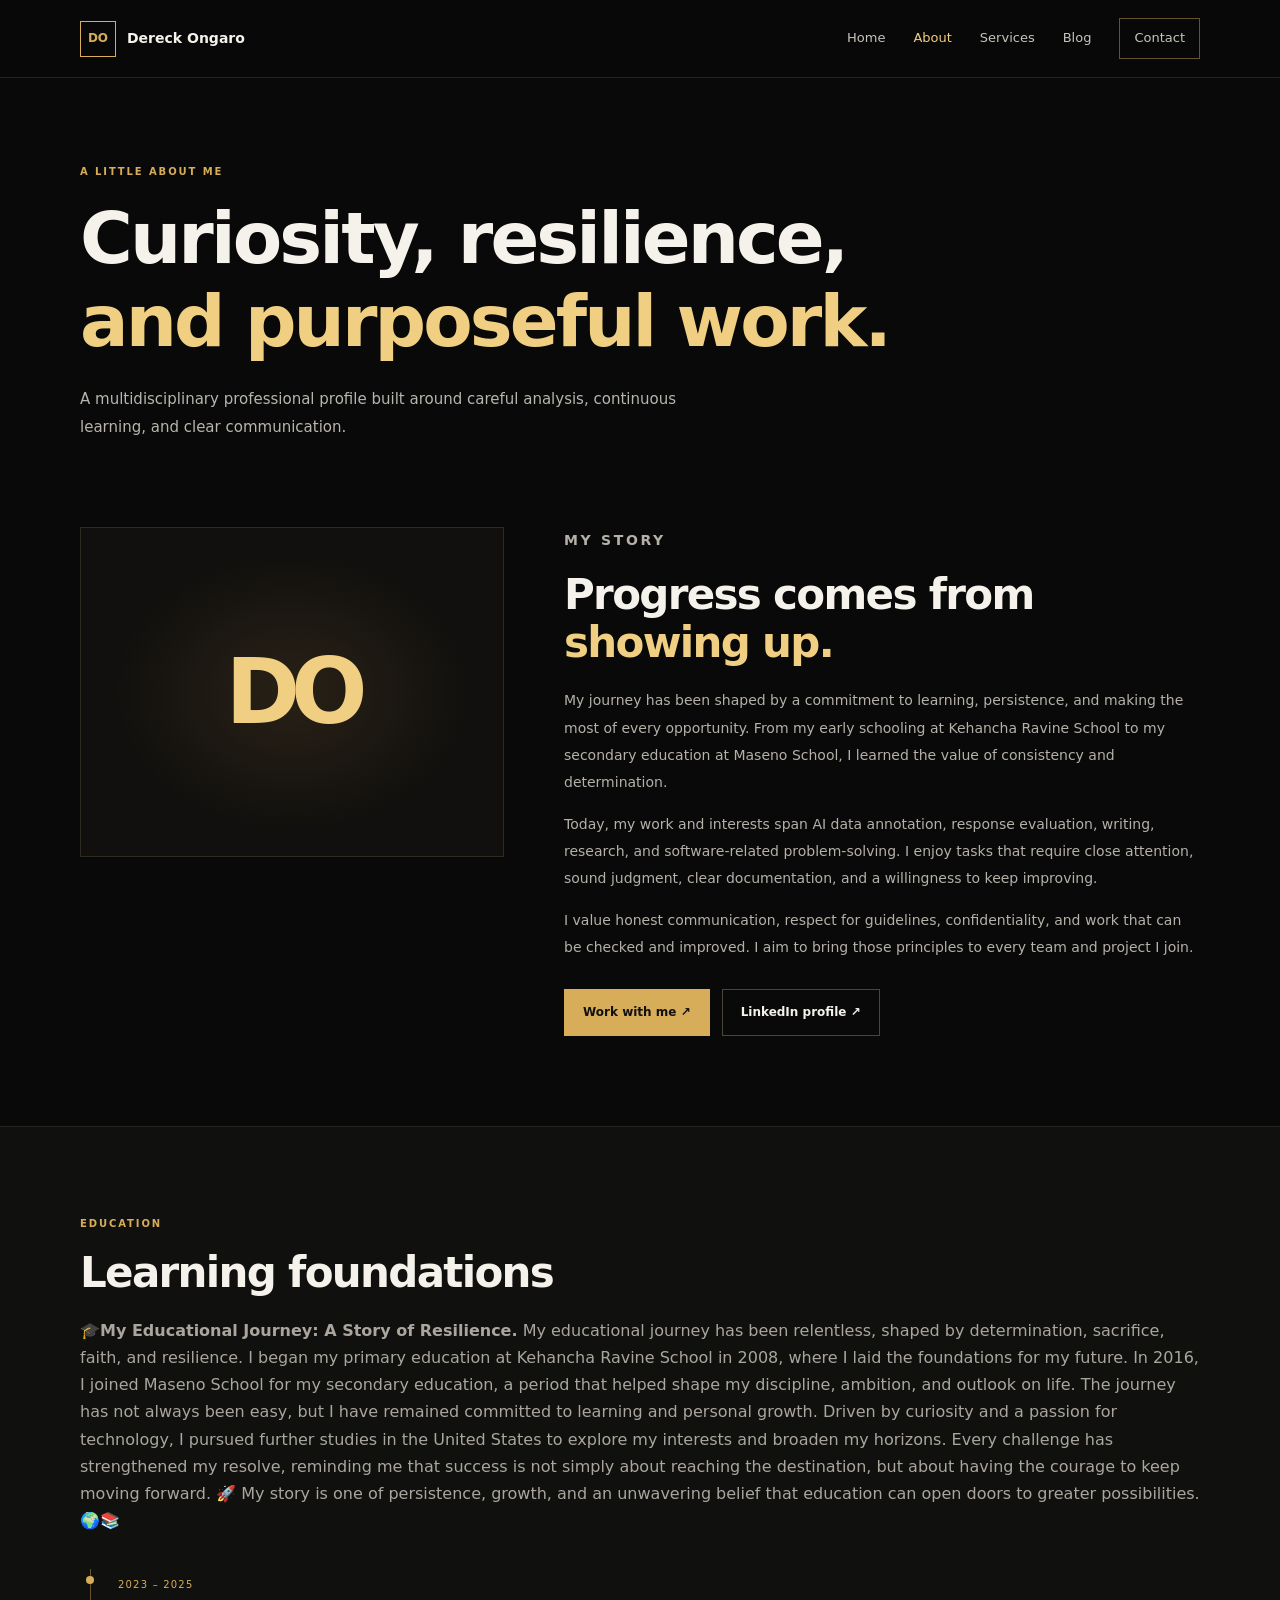
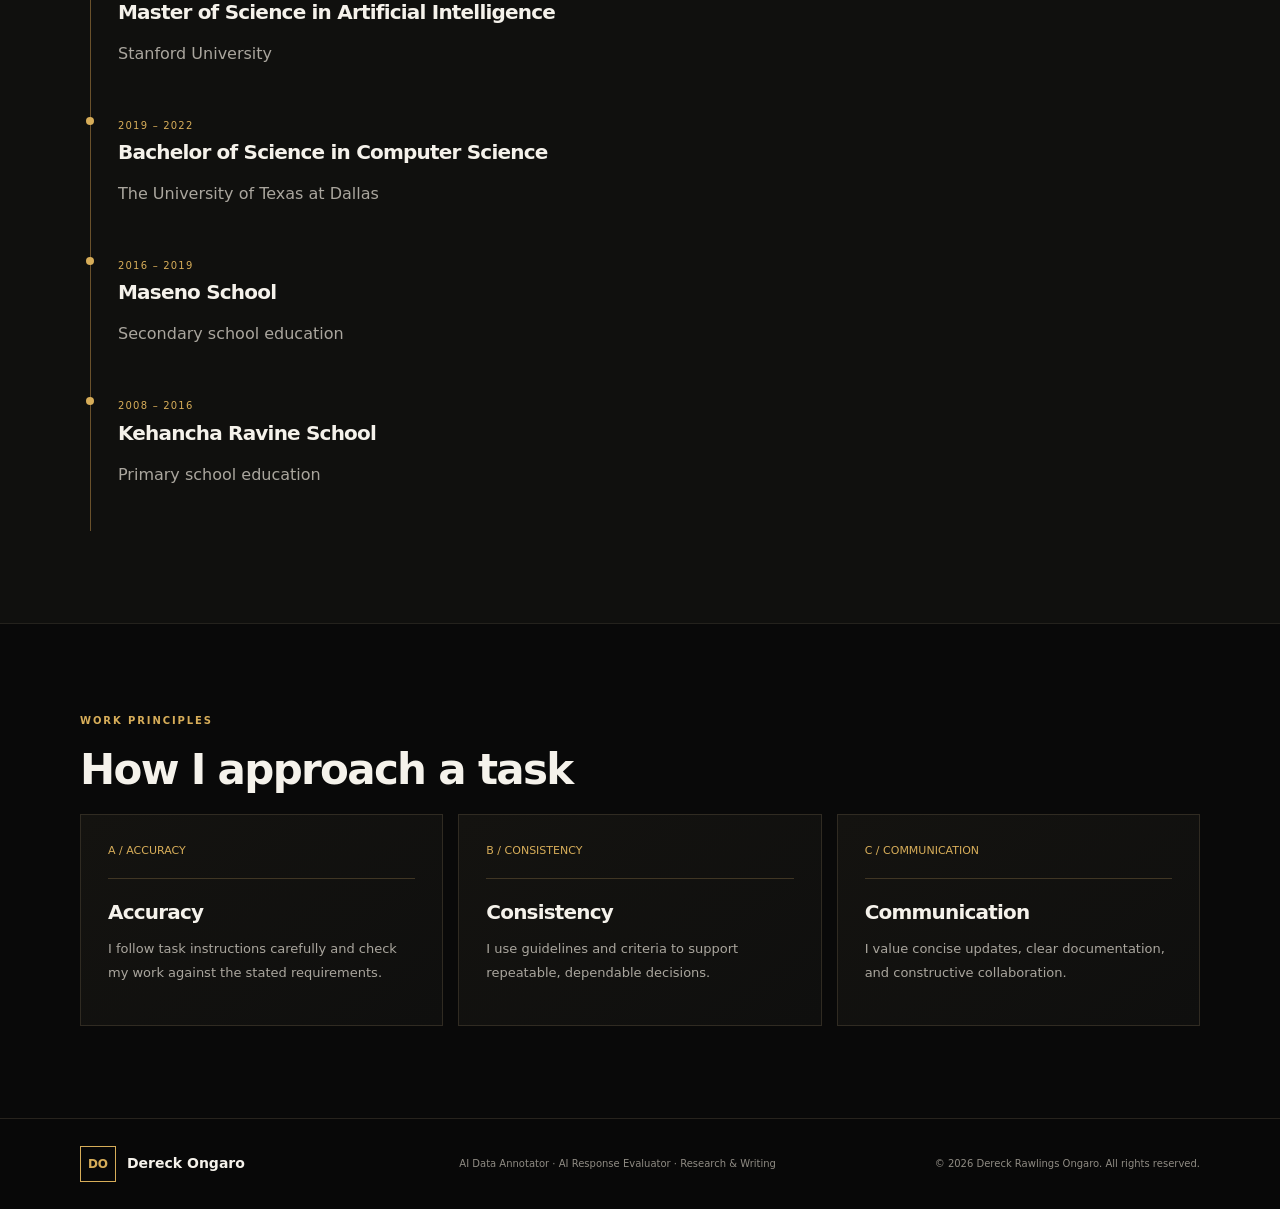
==== about.html @ 9414d58a "Enhance educational journey narrative in about.html Updated the educational journey section with add" ====
<!doctype html><html lang="en"><head><meta charset="utf-8"><meta name="viewport" content="width=device-width, initial-scale=1"><meta name="description" content="Learn about Dereck Rawlings Ongaro’s approach, experience, and education."><meta name="theme-color" content="#090909"><link rel="icon" type="image/png" href="favicon.png"><title>About | Dereck Ongaro</title><link rel="stylesheet" href="assets/style.css"><script defer src="assets/script.js"></script></head><body><a class="skip-link" href="#main">Skip to content</a><header class="site-header"><a class="brand" href="index.html"><span class="brand-mark">DO</span><span>Dereck Ongaro</span></a><button class="menu-toggle" aria-label="Open navigation" aria-expanded="false">☰</button><nav class="site-nav" aria-label="Main navigation"><a class="" href="index.html">Home</a><a class="active " href="about.html">About</a><a class="" href="services.html">Services</a><a class="" href="blog.html">Blog</a><a class="nav-contact" href="contact.html">Contact</a></nav></header><main id="main"><section class="page-hero wrap"><p class="eyebrow">A LITTLE ABOUT ME</p><h1>Curiosity, resilience, <span class="gold">and purposeful work.</span></h1><p class="lead">A multidisciplinary professional profile built around careful analysis, continuous learning, and clear communication.</p></section><section class="wrap about-layout"><div class="about-art" aria-label="DO initials">DO</div><div class="prose"><p class="eyebrow">MY STORY</p><h2>Progress comes from <span class="gold">showing up.</span></h2><p>My journey has been shaped by a commitment to learning, persistence, and making the most of every opportunity. From my early schooling at Kehancha Ravine School to my secondary education at Maseno School, I learned the value of consistency and determination.</p><p>Today, my work and interests span AI data annotation, response evaluation, writing, research, and software-related problem-solving. I enjoy tasks that require close attention, sound judgment, clear documentation, and a willingness to keep improving.</p><p>I value honest communication, respect for guidelines, confidentiality, and work that can be checked and improved. I aim to bring those principles to every team and project I join.</p><div class="actions"><a class="button button-gold" href="contact.html">Work with me ↗</a><a class="button button-outline" href="https://www.linkedin.com/in/dereck-ongaro-b73b51407/" target="_blank" rel="noopener">LinkedIn profile ↗</a></div></div></section><section class="section-muted section"><div class="wrap"><p class="eyebrow">EDUCATION</p><h2>Learning foundations</h2><p class="muted"><strong>🎓My Educational Journey: A Story of Resilience.</strong>

My educational journey has been relentless, shaped by determination, sacrifice, faith, and resilience. I began my primary education at Kehancha Ravine School in 2008, where I laid the foundations for my future. In 2016, I joined Maseno School for my secondary education, a period that helped shape my discipline, ambition, and outlook on life.

The journey has not always been easy, but I have remained committed to learning and personal growth. Driven by curiosity and a passion for technology, I pursued further studies in the United States to explore my interests and broaden my horizons. Every challenge has strengthened my resolve, reminding me that success is not simply about reaching the destination, but about having the courage to keep moving forward. 🚀

My story is one of persistence, growth, and an unwavering belief that education can open doors to greater possibilities. 🌍📚</p><div class="timeline"><article class="timeline-item"><span class="timeline-meta">2023 – 2025</span><h3>Master of Science in Artificial Intelligence</h3><p class="muted">Stanford University</p></article><article class="timeline-item"><span class="timeline-meta">2019 – 2022</span><h3>Bachelor of Science in Computer Science</h3><p class="muted">The University of Texas at Dallas</p></article><article class="timeline-item"><span class="timeline-meta">2016 – 2019</span><h3>Maseno School</h3><p class="muted">Secondary school education</p></article><article class="timeline-item"><span class="timeline-meta">2008 – 2016</span><h3>Kehancha Ravine School</h3><p class="muted">Primary school education</p></article></div></div></section><section class="section wrap"><p class="eyebrow">WORK PRINCIPLES</p><h2>How I approach a task</h2><div class="card-grid"><article class="card"><div class="num">A / ACCURACY</div><h3>Accuracy</h3><p>I follow task instructions carefully and check my work against the stated requirements.</p></article><article class="card"><div class="num">B / CONSISTENCY</div><h3>Consistency</h3><p>I use guidelines and criteria to support repeatable, dependable decisions.</p></article><article class="card"><div class="num">C / COMMUNICATION</div><h3>Communication</h3><p>I value concise updates, clear documentation, and constructive collaboration.</p></article></div></section></main><footer class="site-footer"><div class="wrap footer-inner"><a class="brand" href="index.html"><span class="brand-mark">DO</span><span>Dereck Ongaro</span></a><p>AI Data Annotator · AI Response Evaluator · Research & Writing</p><p class="copyright">© <span data-year></span> Dereck Rawlings Ongaro. All rights reserved.</p></div></footer></body></html>
---- assets/style.css ----
:root{--bg:#090909;--panel:#12110f;--text:#f5f2eb;--muted:#aaa69e;--gold:#d7ad59;--gold2:#f0cf83;--line:#302b22;--max:1120px}*{box-sizing:border-box}html{scroll-behavior:smooth}body{margin:0;background:var(--bg);color:var(--text);font:16px/1.7 Inter,system-ui,-apple-system,"Segoe UI",sans-serif}a{color:inherit;text-decoration:none}a:focus-visible,button:focus-visible,input:focus-visible,textarea:focus-visible{outline:2px solid var(--gold2);outline-offset:3px}.wrap{width:min(var(--max),calc(100% - 42px));margin:auto}.site-header{height:78px;padding:0 max(21px,calc((100vw - var(--max))/2));display:flex;align-items:center;justify-content:space-between;border-bottom:1px solid #222;position:sticky;top:0;background:#090909f5;z-index:10}.brand{display:flex;align-items:center;gap:11px;font-size:14px;font-weight:750}.brand-mark{width:36px;height:36px;border:1px solid var(--gold);display:grid;place-items:center;color:var(--gold);font-size:12px}.site-nav{display:flex;align-items:center;gap:28px;font-size:13px;color:#c8c4bc}.site-nav a:hover,.site-nav a.active{color:var(--gold2)}.nav-contact{border:1px solid #66512e;padding:8px 14px}.menu-toggle{display:none;background:none;color:var(--gold);border:1px solid var(--line);padding:5px 10px;font-size:20px}.eyebrow{font-size:10px;letter-spacing:.19em;font-weight:800;color:var(--gold);margin:0 0 17px}.gold{color:var(--gold2)}h1,h2,h3{line-height:1.15;letter-spacing:-.04em}h1{font-size:clamp(42px,6vw,72px);font-weight:650;margin:0 0 22px}h2{font-size:clamp(28px,3.5vw,42px);font-weight:620;margin:0 0 20px}h3{font-size:20px;margin:0 0 12px}.lead{color:#b9b5ad;max-width:660px;line-height:1.9;font-size:15px}.button{display:inline-flex;align-items:center;gap:13px;padding:12px 18px;font-size:12px;font-weight:750;border:1px solid transparent;cursor:pointer}.button-gold{background:var(--gold);color:#111}.button-outline{border-color:#4a453a;color:var(--text)}.button:hover{filter:brightness(1.08)}.actions{display:flex;gap:12px;flex-wrap:wrap;margin-top:28px}.hero{min-height:590px;display:grid;grid-template-columns:1.08fr .92fr;gap:45px;align-items:center;padding-top:50px;padding-bottom:60px}.hero-art{height:370px;display:grid;place-items:center;position:relative;overflow:hidden;background:radial-gradient(ellipse at center,#292116,#11100e 55%,#090909)}.monogram{font-size:clamp(100px,14vw,165px);font-weight:750;letter-spacing:-.1em;color:var(--gold2);padding-right:.1em}.orbit{position:absolute;border:1px solid #9e7b3b45;border-radius:50%;width:310px;height:310px;transform:rotate(-25deg) scaleY(.48)}.orbit.two{width:390px;height:390px;transform:rotate(58deg) scaleY(.46)}.art-caption{position:absolute;bottom:19px;left:20px;font-size:10px;color:#b5aea0}.dot{display:inline-block;width:6px;height:6px;background:var(--gold);border-radius:50%;margin-right:7px}.hero-links,.social-links{display:flex;gap:22px;margin-top:27px;font-size:12px;color:#aaa69e}.hero-links a:hover,.social-links a:hover{color:var(--gold2)}.ticker{padding:16px 0;border-block:1px solid #29251e;background:#0d0c0a;display:flex;justify-content:space-around;gap:22px;flex-wrap:wrap;font-size:10px;letter-spacing:.15em;font-weight:750;color:#bcb6a9}.ticker b{color:var(--gold)}.section{padding:88px 0 92px}.section-head{display:flex;align-items:end;justify-content:space-between;gap:35px;margin-bottom:35px}.muted{color:var(--muted)}.card-grid{display:grid;grid-template-columns:repeat(3,1fr);gap:15px}.card{border:1px solid var(--line);background:linear-gradient(145deg,#141310,#0f0f0e);padding:27px}.card .num{font-size:11px;color:var(--gold);border-bottom:1px solid #403624;padding-bottom:17px;margin-bottom:22px}.card p{font-size:13px;color:var(--muted);line-height:1.85}.text-link{font-size:11px;color:var(--gold2);font-weight:750}.band{background:#12110e;border-block:1px solid #2b261d;padding:48px 0}.band-inner{display:grid;grid-template-columns:1fr 1fr auto;gap:30px;align-items:center}.band p{font-size:13px;color:var(--muted);line-height:1.9}.page-hero{padding:85px 0 45px}.page-hero h1{max-width:850px}.about-layout,.contact-layout{display:grid;grid-template-columns:.8fr 1.2fr;gap:60px;padding-top:25px;padding-bottom:90px}.about-art{height:330px;display:grid;place-items:center;background:radial-gradient(ellipse,#292116,#11100e 60%);border:1px solid var(--line);color:var(--gold2);font-size:90px;font-weight:750;letter-spacing:-.1em}.prose p,.service-row p{font-size:14px;color:#b5b1a9;line-height:1.95}.timeline{border-left:1px solid #6a512b;margin:35px 0 0 10px;padding-left:27px}.timeline-item{position:relative;padding:0 0 27px}.timeline-item:before{content:"";position:absolute;left:-32px;top:7px;width:8px;height:8px;border-radius:50%;background:var(--gold)}.timeline-meta{font-size:10px;letter-spacing:.12em;color:var(--gold);text-transform:uppercase}.timeline-item h3{margin:4px 0}.section-muted{background:#10100e;border-block:1px solid #24221d}.service-row{display:grid;grid-template-columns:70px 1fr;gap:25px;padding:37px 0;border-bottom:1px solid #29261f;scroll-margin-top:90px}.service-number{font-size:32px;color:#75603a}.tag-list{display:flex;flex-wrap:wrap;gap:8px;margin-top:17px}.tag-list span{font-size:10px;padding:5px 10px;border:1px solid #383126;color:#c6b99f}.blog-note{display:grid;grid-template-columns:55px 1fr;gap:20px;padding:30px;border:1px solid #3c3020;background:#15120e;margin-bottom:25px}.blog-star{font-size:30px;color:var(--gold)}.blog-grid{display:grid;grid-template-columns:repeat(3,1fr);gap:15px}.blog-card{border:1px solid var(--line);padding:24px;background:#111}.blog-card small{font-size:9px;letter-spacing:.14em;color:var(--gold)}.blog-card p{font-size:12px;color:var(--muted)}.coming{font-size:10px;color:#a69a82;border-top:1px solid #3b3428;padding-top:10px}.contact-layout{grid-template-columns:.95fr 1.05fr;gap:60px}.contact-method{display:flex;gap:14px;align-items:center;padding:16px 0;border-bottom:1px solid #28251f}.contact-symbol{width:38px;height:38px;border:1px solid #554326;color:var(--gold);display:grid;place-items:center}.contact-method small{display:block;font-size:9px;letter-spacing:.16em;color:#8e887d}.contact-method strong{font-size:13px;font-weight:600;overflow-wrap:anywhere}.contact-form{border:1px solid var(--line);background:#11110f;padding:28px}.contact-form label{display:block;font-size:11px;margin:15px 0 6px}.contact-form input,.contact-form textarea{width:100%;padding:12px;border:1px solid #36332c;background:#0b0b0a;color:var(--text);font:inherit;font-size:12px}.contact-form textarea{resize:vertical}.form-note,.form-status{font-size:11px;color:#a69f92}.contact-form button{margin-top:18px}.site-footer{border-top:1px solid #27231d;padding:27px 0;background:#080808}.footer-inner{display:grid;grid-template-columns:1fr 1fr 1fr;gap:18px;align-items:center}.footer-inner p{font-size:10px;color:#8f8b83;margin:0}.copyright{text-align:right}.skip-link{position:absolute;left:-999px;top:5px}.skip-link:focus{left:10px;background:var(--gold);color:#111;padding:8px;z-index:20}@media(max-width:820px){.site-header{height:70px}.menu-toggle{display:block}.site-nav{display:none;position:absolute;top:69px;left:0;right:0;background:#0d0d0c;padding:16px 22px 22px;flex-direction:column;align-items:stretch;gap:0;border-bottom:1px solid var(--line)}.site-nav.open{display:flex}.site-nav a{padding:11px 0}.nav-contact{text-align:center;margin-top:7px}.hero{grid-template-columns:1fr;gap:30px;padding-top:42px}.hero-art{height:290px;order:-1}.card-grid,.blog-grid{grid-template-columns:1fr}.section-head{align-items:flex-start;flex-direction:column}.band-inner{grid-template-columns:1fr;gap:10px}.about-layout,.contact-layout{grid-template-columns:1fr;gap:30px}.service-row{grid-template-columns:45px 1fr;gap:13px}.footer-inner{grid-template-columns:1fr;gap:12px}.copyright{text-align:left}.page-hero{padding-top:65px}.ticker{justify-content:center}.blog-note{grid-template-columns:35px 1fr}}@media(prefers-reduced-motion:reduce){html{scroll-behavior:auto}}
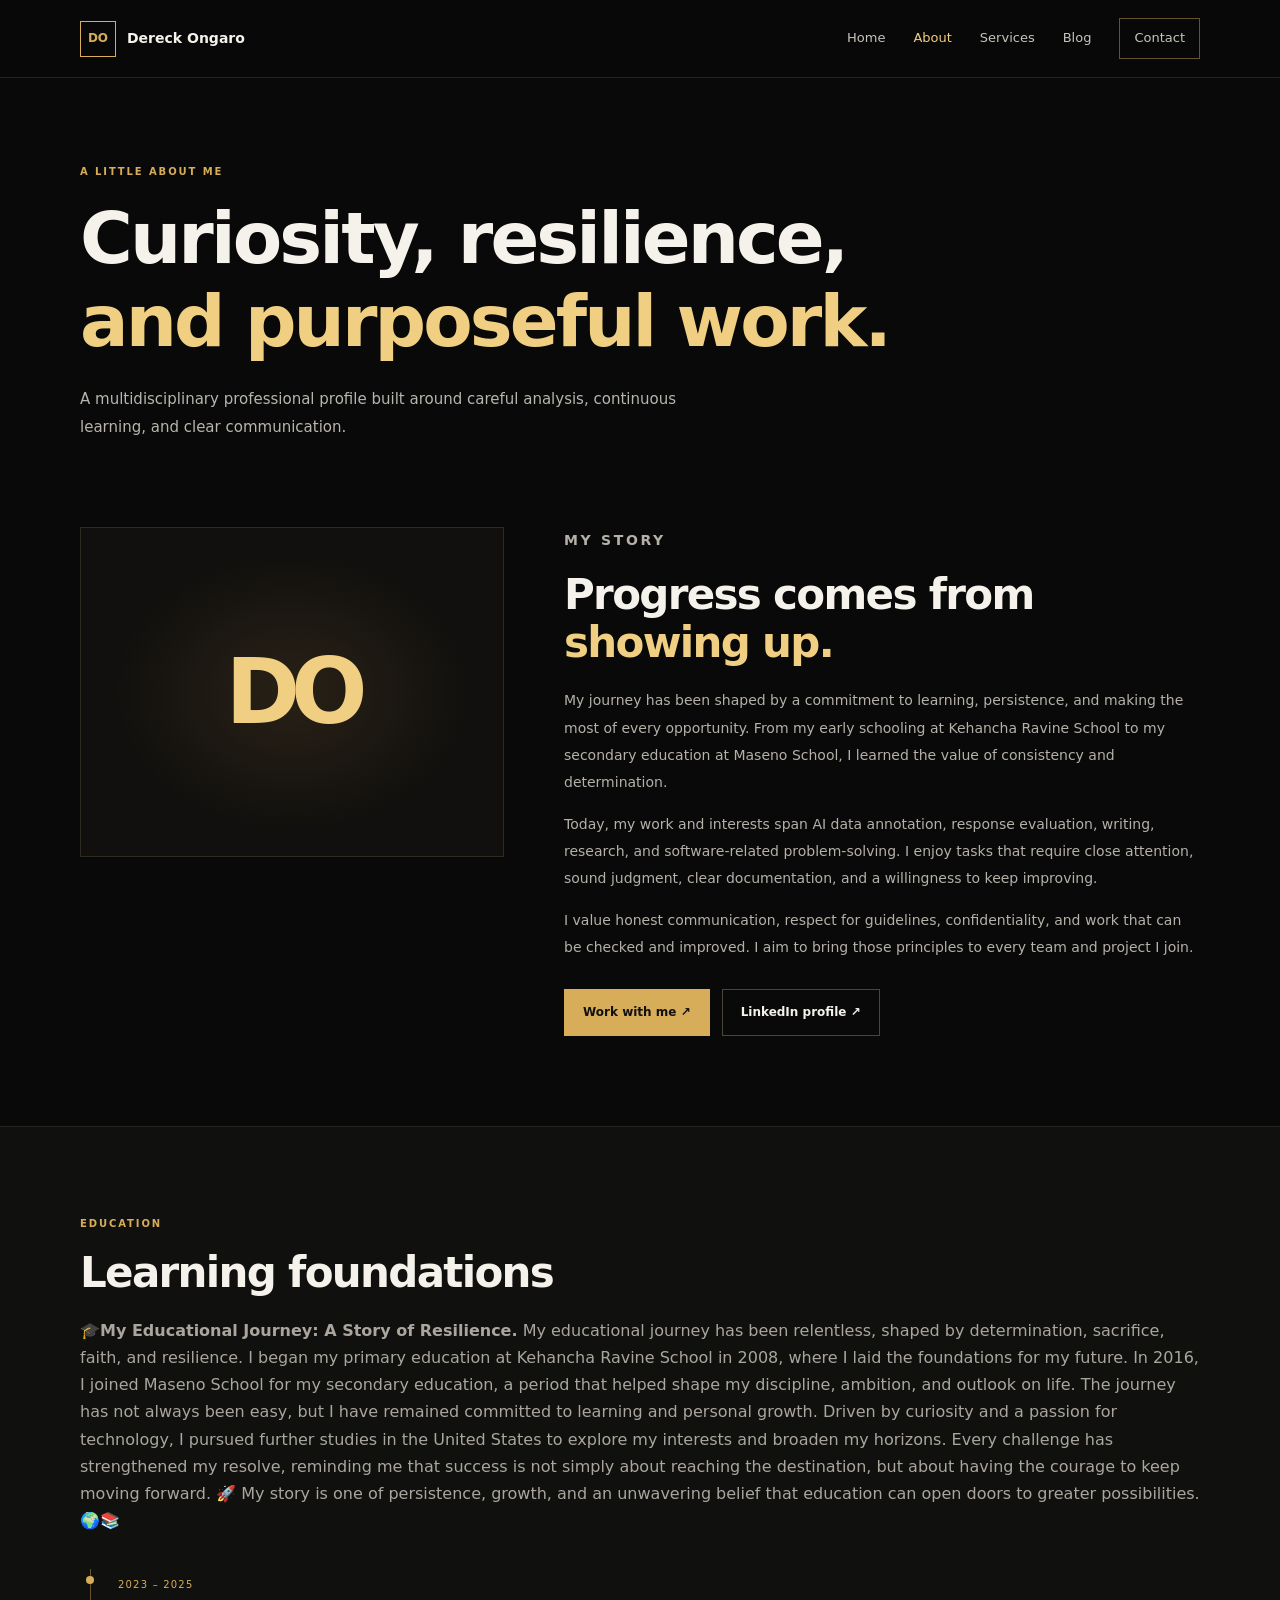
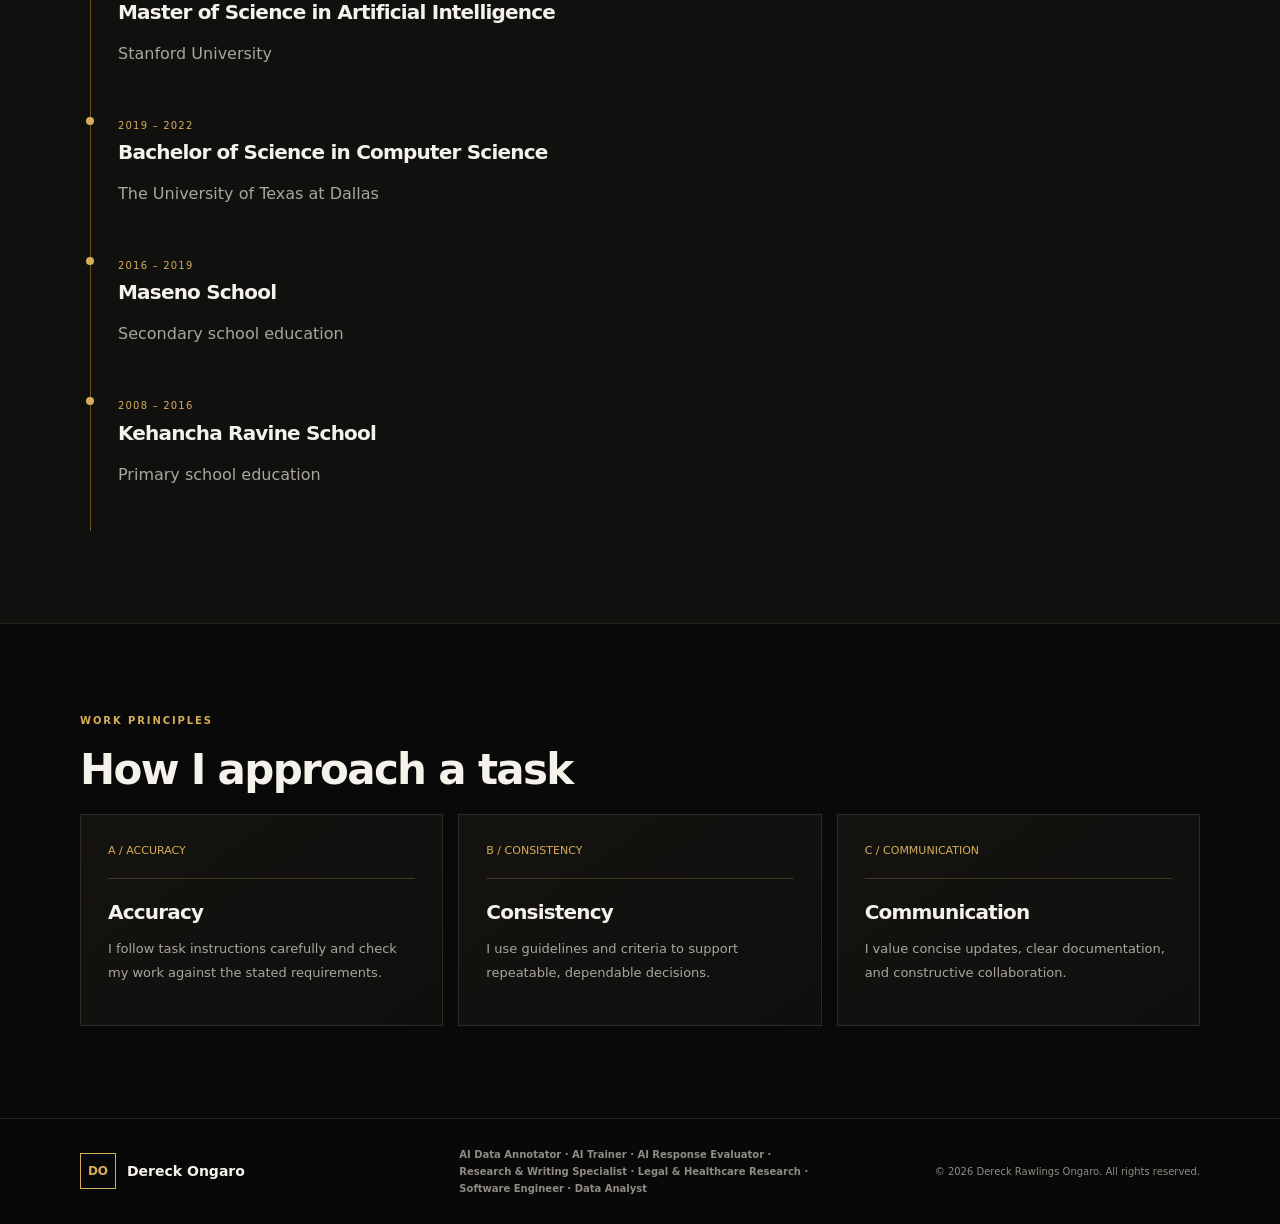
==== commit 850a12bd: "Revise educational journey and work principles Updated personal story and work principles section wi" ====
--- a/about.html
+++ b/about.html
@@ -4,4 +4,4 @@
 
 The journey has not always been easy, but I have remained committed to learning and personal growth. Driven by curiosity and a passion for technology, I pursued further studies in the United States to explore my interests and broaden my horizons. Every challenge has strengthened my resolve, reminding me that success is not simply about reaching the destination, but about having the courage to keep moving forward. 🚀
 
-My story is one of persistence, growth, and an unwavering belief that education can open doors to greater possibilities. 🌍📚</p><div class="timeline"><article class="timeline-item"><span class="timeline-meta">2023 – 2025</span><h3>Master of Science in Artificial Intelligence</h3><p class="muted">Stanford University</p></article><article class="timeline-item"><span class="timeline-meta">2019 – 2022</span><h3>Bachelor of Science in Computer Science</h3><p class="muted">The University of Texas at Dallas</p></article><article class="timeline-item"><span class="timeline-meta">2016 – 2019</span><h3>Maseno School</h3><p class="muted">Secondary school education</p></article><article class="timeline-item"><span class="timeline-meta">2008 – 2016</span><h3>Kehancha Ravine School</h3><p class="muted">Primary school education</p></article></div></div></section><section class="section wrap"><p class="eyebrow">WORK PRINCIPLES</p><h2>How I approach a task</h2><div class="card-grid"><article class="card"><div class="num">A / ACCURACY</div><h3>Accuracy</h3><p>I follow task instructions carefully and check my work against the stated requirements.</p></article><article class="card"><div class="num">B / CONSISTENCY</div><h3>Consistency</h3><p>I use guidelines and criteria to support repeatable, dependable decisions.</p></article><article class="card"><div class="num">C / COMMUNICATION</div><h3>Communication</h3><p>I value concise updates, clear documentation, and constructive collaboration.</p></article></div></section></main><footer class="site-footer"><div class="wrap footer-inner"><a class="brand" href="index.html"><span class="brand-mark">DO</span><span>Dereck Ongaro</span></a><p>AI Data Annotator · AI Response Evaluator · Research & Writing</p><p class="copyright">© <span data-year></span> Dereck Rawlings Ongaro. All rights reserved.</p></div></footer></body></html>
+My story is one of persistence, growth, and an unwavering belief that education can open doors to greater possibilities. 🌍📚</p><div class="timeline"><article class="timeline-item"><span class="timeline-meta">2023 – 2025</span><h3>Master of Science in Artificial Intelligence</h3><p class="muted">Stanford University</p></article><article class="timeline-item"><span class="timeline-meta">2019 – 2022</span><h3>Bachelor of Science in Computer Science</h3><p class="muted">The University of Texas at Dallas</p></article><article class="timeline-item"><span class="timeline-meta">2016 – 2019</span><h3>Maseno School</h3><p class="muted">Secondary school education</p></article><article class="timeline-item"><span class="timeline-meta">2008 – 2016</span><h3>Kehancha Ravine School</h3><p class="muted">Primary school education</p></article></div></div></section><section class="section wrap"><p class="eyebrow">WORK PRINCIPLES</p><h2>How I approach a task</h2><div class="card-grid"><article class="card"><div class="num">A / ACCURACY</div><h3>Accuracy</h3><p>I follow task instructions carefully and check my work against the stated requirements.</p></article><article class="card"><div class="num">B / CONSISTENCY</div><h3>Consistency</h3><p>I use guidelines and criteria to support repeatable, dependable decisions.</p></article><article class="card"><div class="num">C / COMMUNICATION</div><h3>Communication</h3><p>I value concise updates, clear documentation, and constructive collaboration.</p></article></div></section></main><footer class="site-footer"><div class="wrap footer-inner"><a class="brand" href="index.html"><span class="brand-mark">DO</span><span>Dereck Ongaro</span></a><p><b>AI Data Annotator · AI Trainer · AI Response Evaluator · Research & Writing Specialist · Legal & Healthcare Research · Software Engineer · Data Analyst </b></p><p class="copyright">© <span data-year></span> Dereck Rawlings Ongaro. All rights reserved.</p></div></footer></body></html>
--- a/assets/style.css
+++ b/assets/style.css
@@ -1 +1,99 @@
 :root{--bg:#090909;--panel:#12110f;--text:#f5f2eb;--muted:#aaa69e;--gold:#d7ad59;--gold2:#f0cf83;--line:#302b22;--max:1120px}*{box-sizing:border-box}html{scroll-behavior:smooth}body{margin:0;background:var(--bg);color:var(--text);font:16px/1.7 Inter,system-ui,-apple-system,"Segoe UI",sans-serif}a{color:inherit;text-decoration:none}a:focus-visible,button:focus-visible,input:focus-visible,textarea:focus-visible{outline:2px solid var(--gold2);outline-offset:3px}.wrap{width:min(var(--max),calc(100% - 42px));margin:auto}.site-header{height:78px;padding:0 max(21px,calc((100vw - var(--max))/2));display:flex;align-items:center;justify-content:space-between;border-bottom:1px solid #222;position:sticky;top:0;background:#090909f5;z-index:10}.brand{display:flex;align-items:center;gap:11px;font-size:14px;font-weight:750}.brand-mark{width:36px;height:36px;border:1px solid var(--gold);display:grid;place-items:center;color:var(--gold);font-size:12px}.site-nav{display:flex;align-items:center;gap:28px;font-size:13px;color:#c8c4bc}.site-nav a:hover,.site-nav a.active{color:var(--gold2)}.nav-contact{border:1px solid #66512e;padding:8px 14px}.menu-toggle{display:none;background:none;color:var(--gold);border:1px solid var(--line);padding:5px 10px;font-size:20px}.eyebrow{font-size:10px;letter-spacing:.19em;font-weight:800;color:var(--gold);margin:0 0 17px}.gold{color:var(--gold2)}h1,h2,h3{line-height:1.15;letter-spacing:-.04em}h1{font-size:clamp(42px,6vw,72px);font-weight:650;margin:0 0 22px}h2{font-size:clamp(28px,3.5vw,42px);font-weight:620;margin:0 0 20px}h3{font-size:20px;margin:0 0 12px}.lead{color:#b9b5ad;max-width:660px;line-height:1.9;font-size:15px}.button{display:inline-flex;align-items:center;gap:13px;padding:12px 18px;font-size:12px;font-weight:750;border:1px solid transparent;cursor:pointer}.button-gold{background:var(--gold);color:#111}.button-outline{border-color:#4a453a;color:var(--text)}.button:hover{filter:brightness(1.08)}.actions{display:flex;gap:12px;flex-wrap:wrap;margin-top:28px}.hero{min-height:590px;display:grid;grid-template-columns:1.08fr .92fr;gap:45px;align-items:center;padding-top:50px;padding-bottom:60px}.hero-art{height:370px;display:grid;place-items:center;position:relative;overflow:hidden;background:radial-gradient(ellipse at center,#292116,#11100e 55%,#090909)}.monogram{font-size:clamp(100px,14vw,165px);font-weight:750;letter-spacing:-.1em;color:var(--gold2);padding-right:.1em}.orbit{position:absolute;border:1px solid #9e7b3b45;border-radius:50%;width:310px;height:310px;transform:rotate(-25deg) scaleY(.48)}.orbit.two{width:390px;height:390px;transform:rotate(58deg) scaleY(.46)}.art-caption{position:absolute;bottom:19px;left:20px;font-size:10px;color:#b5aea0}.dot{display:inline-block;width:6px;height:6px;background:var(--gold);border-radius:50%;margin-right:7px}.hero-links,.social-links{display:flex;gap:22px;margin-top:27px;font-size:12px;color:#aaa69e}.hero-links a:hover,.social-links a:hover{color:var(--gold2)}.ticker{padding:16px 0;border-block:1px solid #29251e;background:#0d0c0a;display:flex;justify-content:space-around;gap:22px;flex-wrap:wrap;font-size:10px;letter-spacing:.15em;font-weight:750;color:#bcb6a9}.ticker b{color:var(--gold)}.section{padding:88px 0 92px}.section-head{display:flex;align-items:end;justify-content:space-between;gap:35px;margin-bottom:35px}.muted{color:var(--muted)}.card-grid{display:grid;grid-template-columns:repeat(3,1fr);gap:15px}.card{border:1px solid var(--line);background:linear-gradient(145deg,#141310,#0f0f0e);padding:27px}.card .num{font-size:11px;color:var(--gold);border-bottom:1px solid #403624;padding-bottom:17px;margin-bottom:22px}.card p{font-size:13px;color:var(--muted);line-height:1.85}.text-link{font-size:11px;color:var(--gold2);font-weight:750}.band{background:#12110e;border-block:1px solid #2b261d;padding:48px 0}.band-inner{display:grid;grid-template-columns:1fr 1fr auto;gap:30px;align-items:center}.band p{font-size:13px;color:var(--muted);line-height:1.9}.page-hero{padding:85px 0 45px}.page-hero h1{max-width:850px}.about-layout,.contact-layout{display:grid;grid-template-columns:.8fr 1.2fr;gap:60px;padding-top:25px;padding-bottom:90px}.about-art{height:330px;display:grid;place-items:center;background:radial-gradient(ellipse,#292116,#11100e 60%);border:1px solid var(--line);color:var(--gold2);font-size:90px;font-weight:750;letter-spacing:-.1em}.prose p,.service-row p{font-size:14px;color:#b5b1a9;line-height:1.95}.timeline{border-left:1px solid #6a512b;margin:35px 0 0 10px;padding-left:27px}.timeline-item{position:relative;padding:0 0 27px}.timeline-item:before{content:"";position:absolute;left:-32px;top:7px;width:8px;height:8px;border-radius:50%;background:var(--gold)}.timeline-meta{font-size:10px;letter-spacing:.12em;color:var(--gold);text-transform:uppercase}.timeline-item h3{margin:4px 0}.section-muted{background:#10100e;border-block:1px solid #24221d}.service-row{display:grid;grid-template-columns:70px 1fr;gap:25px;padding:37px 0;border-bottom:1px solid #29261f;scroll-margin-top:90px}.service-number{font-size:32px;color:#75603a}.tag-list{display:flex;flex-wrap:wrap;gap:8px;margin-top:17px}.tag-list span{font-size:10px;padding:5px 10px;border:1px solid #383126;color:#c6b99f}.blog-note{display:grid;grid-template-columns:55px 1fr;gap:20px;padding:30px;border:1px solid #3c3020;background:#15120e;margin-bottom:25px}.blog-star{font-size:30px;color:var(--gold)}.blog-grid{display:grid;grid-template-columns:repeat(3,1fr);gap:15px}.blog-card{border:1px solid var(--line);padding:24px;background:#111}.blog-card small{font-size:9px;letter-spacing:.14em;color:var(--gold)}.blog-card p{font-size:12px;color:var(--muted)}.coming{font-size:10px;color:#a69a82;border-top:1px solid #3b3428;padding-top:10px}.contact-layout{grid-template-columns:.95fr 1.05fr;gap:60px}.contact-method{display:flex;gap:14px;align-items:center;padding:16px 0;border-bottom:1px solid #28251f}.contact-symbol{width:38px;height:38px;border:1px solid #554326;color:var(--gold);display:grid;place-items:center}.contact-method small{display:block;font-size:9px;letter-spacing:.16em;color:#8e887d}.contact-method strong{font-size:13px;font-weight:600;overflow-wrap:anywhere}.contact-form{border:1px solid var(--line);background:#11110f;padding:28px}.contact-form label{display:block;font-size:11px;margin:15px 0 6px}.contact-form input,.contact-form textarea{width:100%;padding:12px;border:1px solid #36332c;background:#0b0b0a;color:var(--text);font:inherit;font-size:12px}.contact-form textarea{resize:vertical}.form-note,.form-status{font-size:11px;color:#a69f92}.contact-form button{margin-top:18px}.site-footer{border-top:1px solid #27231d;padding:27px 0;background:#080808}.footer-inner{display:grid;grid-template-columns:1fr 1fr 1fr;gap:18px;align-items:center}.footer-inner p{font-size:10px;color:#8f8b83;margin:0}.copyright{text-align:right}.skip-link{position:absolute;left:-999px;top:5px}.skip-link:focus{left:10px;background:var(--gold);color:#111;padding:8px;z-index:20}@media(max-width:820px){.site-header{height:70px}.menu-toggle{display:block}.site-nav{display:none;position:absolute;top:69px;left:0;right:0;background:#0d0d0c;padding:16px 22px 22px;flex-direction:column;align-items:stretch;gap:0;border-bottom:1px solid var(--line)}.site-nav.open{display:flex}.site-nav a{padding:11px 0}.nav-contact{text-align:center;margin-top:7px}.hero{grid-template-columns:1fr;gap:30px;padding-top:42px}.hero-art{height:290px;order:-1}.card-grid,.blog-grid{grid-template-columns:1fr}.section-head{align-items:flex-start;flex-direction:column}.band-inner{grid-template-columns:1fr;gap:10px}.about-layout,.contact-layout{grid-template-columns:1fr;gap:30px}.service-row{grid-template-columns:45px 1fr;gap:13px}.footer-inner{grid-template-columns:1fr;gap:12px}.copyright{text-align:left}.page-hero{padding-top:65px}.ticker{justify-content:center}.blog-note{grid-template-columns:35px 1fr}}@media(prefers-reduced-motion:reduce){html{scroll-behavior:auto}}
+
+
+
+/* ===== DERECK ONGARO PAGE TRANSITION LOADER ===== */
+
+.page-loader {
+  position: fixed;
+  inset: 0;
+  z-index: 99999;
+  display: flex;
+  flex-direction: column;
+  align-items: center;
+  justify-content: center;
+  gap: 18px;
+  background: #091426;
+  color: #ffffff;
+  opacity: 1;
+  visibility: visible;
+  transition: opacity 0.35s ease, visibility 0.35s ease;
+}
+
+.page-loader.is-hidden {
+  opacity: 0;
+  visibility: hidden;
+  pointer-events: none;
+}
+
+/* Electric blue loading spinner */
+.loader-spinner {
+  width: 46px;
+  height: 46px;
+  border: 3px solid rgba(255, 255, 255, 0.15);
+  border-top-color: #3987ff;
+  border-right-color: #60a5fa;
+  border-radius: 50%;
+  animation: dereck-spin 0.8s linear infinite;
+}
+
+/* Personal brand message */
+.loader-title {
+  font-size: 19px;
+  font-weight: 800;
+  letter-spacing: 0.5px;
+  color: #60a5fa;
+}
+
+.loader-message {
+  font-size: 14px;
+  font-weight: 500;
+  color: #dbe5f3;
+  text-align: center;
+  padding: 0 20px;
+  animation: dereck-pulse 1.5s ease-in-out infinite;
+}
+
+/* Animations */
+@keyframes dereck-spin {
+  to {
+    transform: rotate(360deg);
+  }
+}
+
+@keyframes dereck-pulse {
+  0%, 100% {
+    opacity: 0.65;
+  }
+  50% {
+    opacity: 1;
+  }
+}
+
+/* Mobile responsiveness */
+@media (max-width: 600px) {
+  .loader-spinner {
+    width: 40px;
+    height: 40px;
+  }
+
+  .loader-title {
+    font-size: 17px;
+  }
+
+  .loader-message {
+    font-size: 13px;
+  }
+}
+
+/* Respect reduced-motion preferences */
+@media (prefers-reduced-motion: reduce) {
+  .loader-spinner,
+  .loader-message {
+    animation: none;
+  }
+
+  .page-loader {
+    transition: none;
+  }
+}
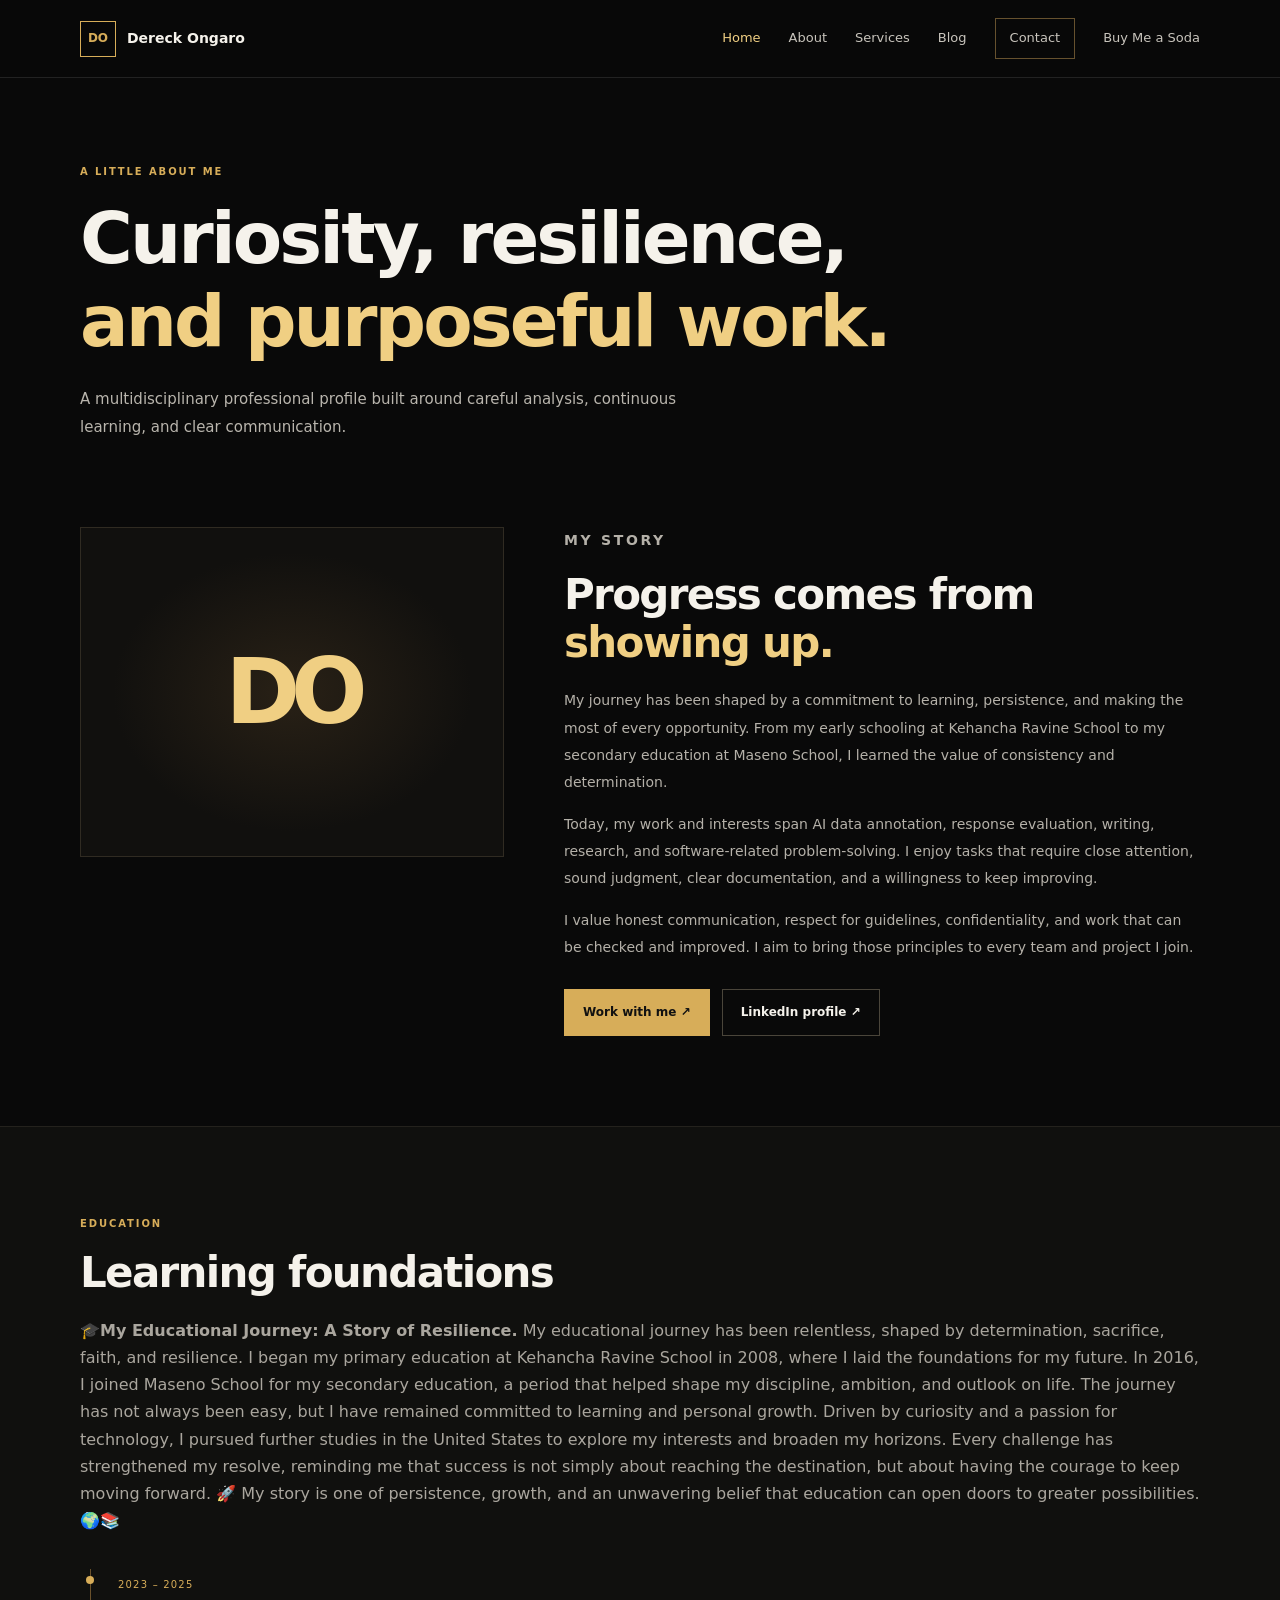
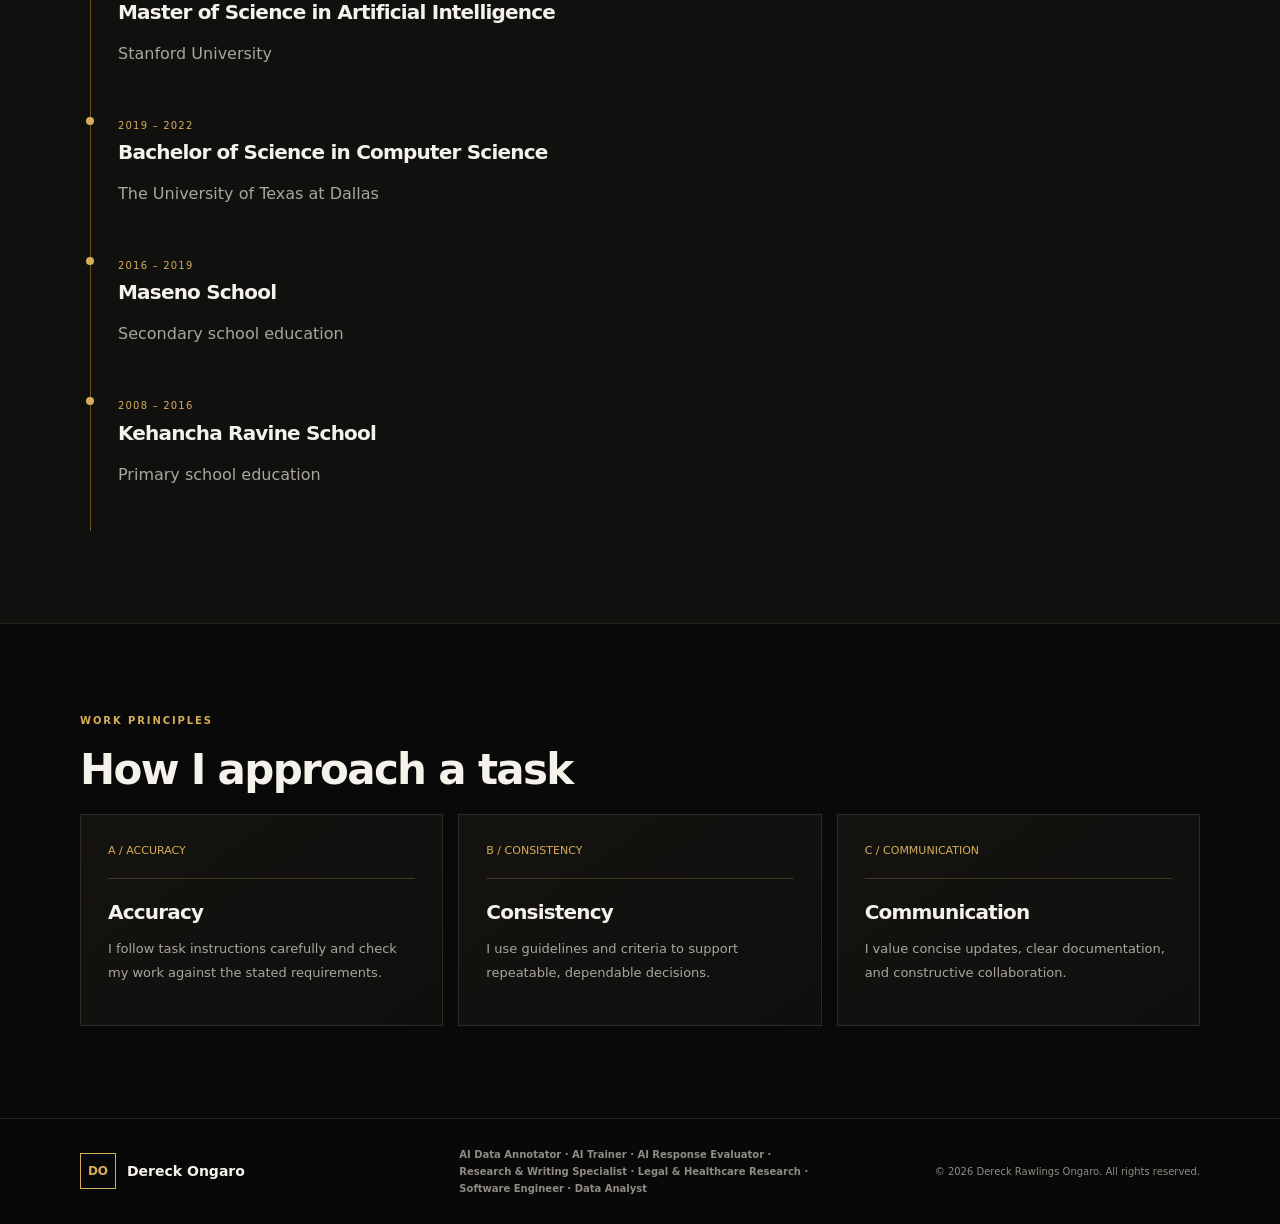
==== commit b32bcc84: "Update about.html" ====
--- a/about.html
+++ b/about.html
@@ -1,4 +1,10 @@
-<!doctype html><html lang="en"><head><meta charset="utf-8"><meta name="viewport" content="width=device-width, initial-scale=1"><meta name="description" content="Learn about Dereck Rawlings Ongaro’s approach, experience, and education."><meta name="theme-color" content="#090909"><link rel="icon" type="image/png" href="favicon.png"><title>About | Dereck Ongaro</title><link rel="stylesheet" href="assets/style.css"><script defer src="assets/script.js"></script></head><body><a class="skip-link" href="#main">Skip to content</a><header class="site-header"><a class="brand" href="index.html"><span class="brand-mark">DO</span><span>Dereck Ongaro</span></a><button class="menu-toggle" aria-label="Open navigation" aria-expanded="false">☰</button><nav class="site-nav" aria-label="Main navigation"><a class="" href="index.html">Home</a><a class="active " href="about.html">About</a><a class="" href="services.html">Services</a><a class="" href="blog.html">Blog</a><a class="nav-contact" href="contact.html">Contact</a></nav></header><main id="main"><section class="page-hero wrap"><p class="eyebrow">A LITTLE ABOUT ME</p><h1>Curiosity, resilience, <span class="gold">and purposeful work.</span></h1><p class="lead">A multidisciplinary professional profile built around careful analysis, continuous learning, and clear communication.</p></section><section class="wrap about-layout"><div class="about-art" aria-label="DO initials">DO</div><div class="prose"><p class="eyebrow">MY STORY</p><h2>Progress comes from <span class="gold">showing up.</span></h2><p>My journey has been shaped by a commitment to learning, persistence, and making the most of every opportunity. From my early schooling at Kehancha Ravine School to my secondary education at Maseno School, I learned the value of consistency and determination.</p><p>Today, my work and interests span AI data annotation, response evaluation, writing, research, and software-related problem-solving. I enjoy tasks that require close attention, sound judgment, clear documentation, and a willingness to keep improving.</p><p>I value honest communication, respect for guidelines, confidentiality, and work that can be checked and improved. I aim to bring those principles to every team and project I join.</p><div class="actions"><a class="button button-gold" href="contact.html">Work with me ↗</a><a class="button button-outline" href="https://www.linkedin.com/in/dereck-ongaro-b73b51407/" target="_blank" rel="noopener">LinkedIn profile ↗</a></div></div></section><section class="section-muted section"><div class="wrap"><p class="eyebrow">EDUCATION</p><h2>Learning foundations</h2><p class="muted"><strong>🎓My Educational Journey: A Story of Resilience.</strong>
+<!doctype html><html lang="en"><head>
+
+
+<link rel="stylesheet" href="https://cdnjs.cloudflare.com/ajax/libs/font-awesome/6.7.2/css/all.min.css">
+
+  
+  <meta charset="utf-8"><meta name="viewport" content="width=device-width, initial-scale=1"><meta name="description" content="Learn about Dereck Rawlings Ongaro’s approach, experience, and education."><meta name="theme-color" content="#090909"><link rel="icon" type="image/png" href="favicon.png"><title>About | Dereck Ongaro</title><link rel="stylesheet" href="assets/style.css"><script defer src="assets/script.js"></script></head><body><a class="skip-link" href="#main">Skip to content</a><header class="site-header"><a class="brand" href="index.html"><span class="brand-mark">DO</span><span>Dereck Ongaro</span></a><button class="menu-toggle" aria-label="Open navigation" aria-expanded="false">☰</button><nav class="site-nav" aria-label="Main navigation"><a class="active " href="index.html">Home</a><a class="" href="about.html">About</a><a class="" href="services.html">Services</a><a class="" href="blog.html">Blog</a><a class="nav-contact" href="contact.html">Contact</a><a class="" href="soda.html">Buy Me a Soda</a></nav></nav></header><main id="main"><section class="page-hero wrap"><p class="eyebrow">A LITTLE ABOUT ME</p><h1>Curiosity, resilience, <span class="gold">and purposeful work.</span></h1><p class="lead">A multidisciplinary professional profile built around careful analysis, continuous learning, and clear communication.</p></section><section class="wrap about-layout"><div class="about-art" aria-label="DO initials">DO</div><div class="prose"><p class="eyebrow">MY STORY</p><h2>Progress comes from <span class="gold">showing up.</span></h2><p>My journey has been shaped by a commitment to learning, persistence, and making the most of every opportunity. From my early schooling at Kehancha Ravine School to my secondary education at Maseno School, I learned the value of consistency and determination.</p><p>Today, my work and interests span AI data annotation, response evaluation, writing, research, and software-related problem-solving. I enjoy tasks that require close attention, sound judgment, clear documentation, and a willingness to keep improving.</p><p>I value honest communication, respect for guidelines, confidentiality, and work that can be checked and improved. I aim to bring those principles to every team and project I join.</p><div class="actions"><a class="button button-gold" href="contact.html">Work with me ↗</a><a class="button button-outline" href="https://www.linkedin.com/in/dereck-ongaro-b73b51407/" target="_blank" rel="noopener">LinkedIn profile ↗</a></div></div></section><section class="section-muted section"><div class="wrap"><p class="eyebrow">EDUCATION</p><h2>Learning foundations</h2><p class="muted"><strong>🎓My Educational Journey: A Story of Resilience.</strong>
 
 My educational journey has been relentless, shaped by determination, sacrifice, faith, and resilience. I began my primary education at Kehancha Ravine School in 2008, where I laid the foundations for my future. In 2016, I joined Maseno School for my secondary education, a period that helped shape my discipline, ambition, and outlook on life.
 
--- a/assets/style.css
+++ b/assets/style.css
@@ -97,3 +97,106 @@
     transition: none;
   }
 }
+
+
+
+.social-links {
+  display: flex;
+  align-items: center;
+  gap: 18px;
+}
+
+.social-links a {
+  display: inline-flex;
+  align-items: center;
+  justify-content: center;
+  width: 44px;
+  height: 44px;
+  border: 1px solid rgba(96, 165, 250, 0.35);
+  border-radius: 50%;
+  color: #ffffff;
+  font-size: 21px;
+  text-decoration: none;
+  transition: color 0.25s ease,
+              background 0.25s ease,
+              transform 0.25s ease;
+}
+
+.social-links a:hover {
+  color: #ffffff;
+  background: #2563eb;
+  transform: translateY(-3px);
+}
+
+/* Slightly larger social media icons */
+.hero-links a i {
+  font-size: 1.4em;
+  margin-right: 5px;
+}
+
+
+/* Social icons: original brand colors */
+.hero-links a .fa-linkedin {
+  color: #0A66C2;
+}
+
+.hero-links a .fa-github {
+  color: #ffffff;
+}
+
+.hero-links a .fa-x-twitter {
+  color: #ffffff;
+}
+
+.hero-links a .fa-instagram {
+  color: #E4405F;
+}
+
+.hero-links a .fa-whatsapp {
+  color: #25D366;
+}
+
+/* Preserve brand colors when hovering */
+.hero-links a:hover .fa-linkedin {
+  color: #0A66C2;
+}
+
+.hero-links a:hover .fa-github,
+.hero-links a:hover .fa-x-twitter {
+  color: #ffffff;
+}
+
+.hero-links a:hover .fa-instagram {
+  color: #E4405F;
+}
+
+.hero-links a:hover .fa-whatsapp {
+  color: #25D366;
+}
+
+/* Official social media brand colors */
+.social-links .fa-linkedin {
+  color: #0A66C2;
+}
+
+.social-links .fa-github {
+  color: #ffffff;
+}
+
+.social-links .fa-x-twitter {
+  color: #ffffff;
+}
+
+.social-links .fa-instagram {
+  color: #E4405F;
+}
+
+.social-links .fa-whatsapp {
+  color: #25D366;
+}
+
+/* Keep brand colors when hovering */
+.social-links a:hover i {
+  opacity: 0.8;
+}
+
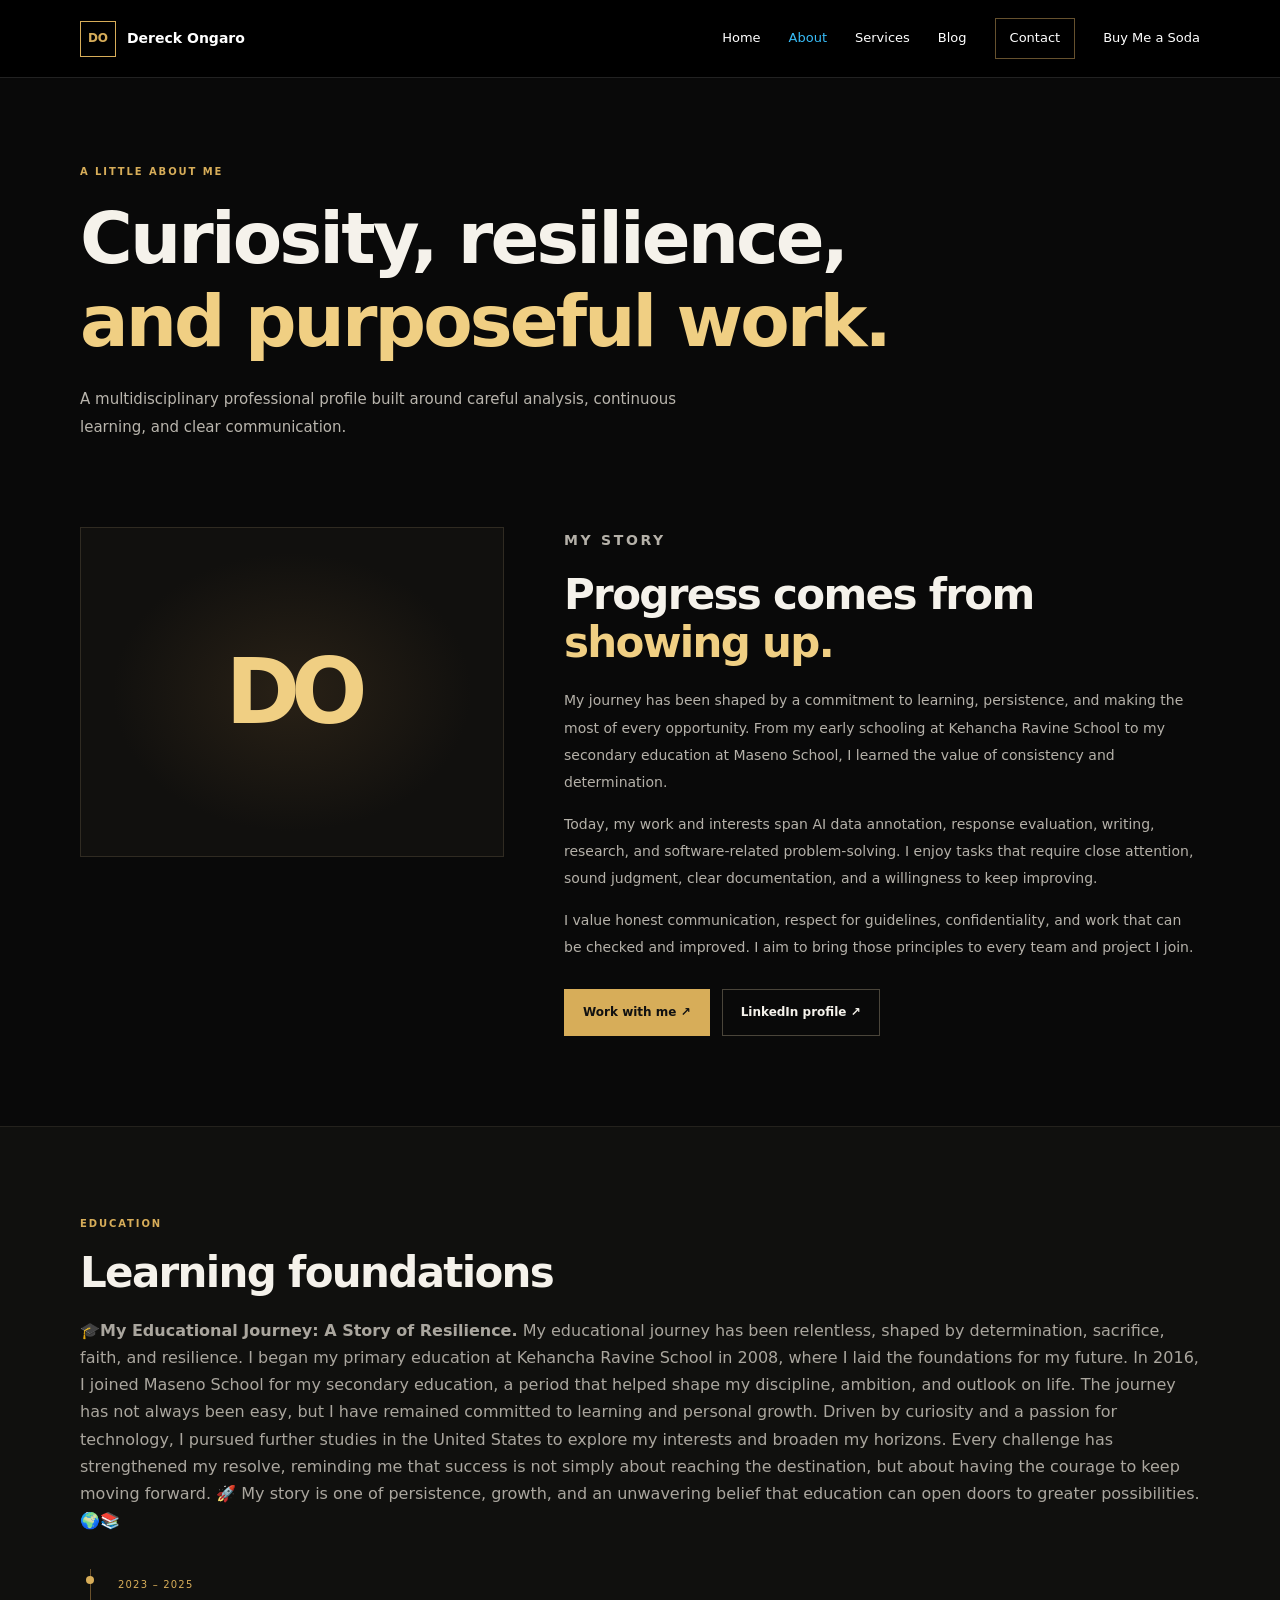
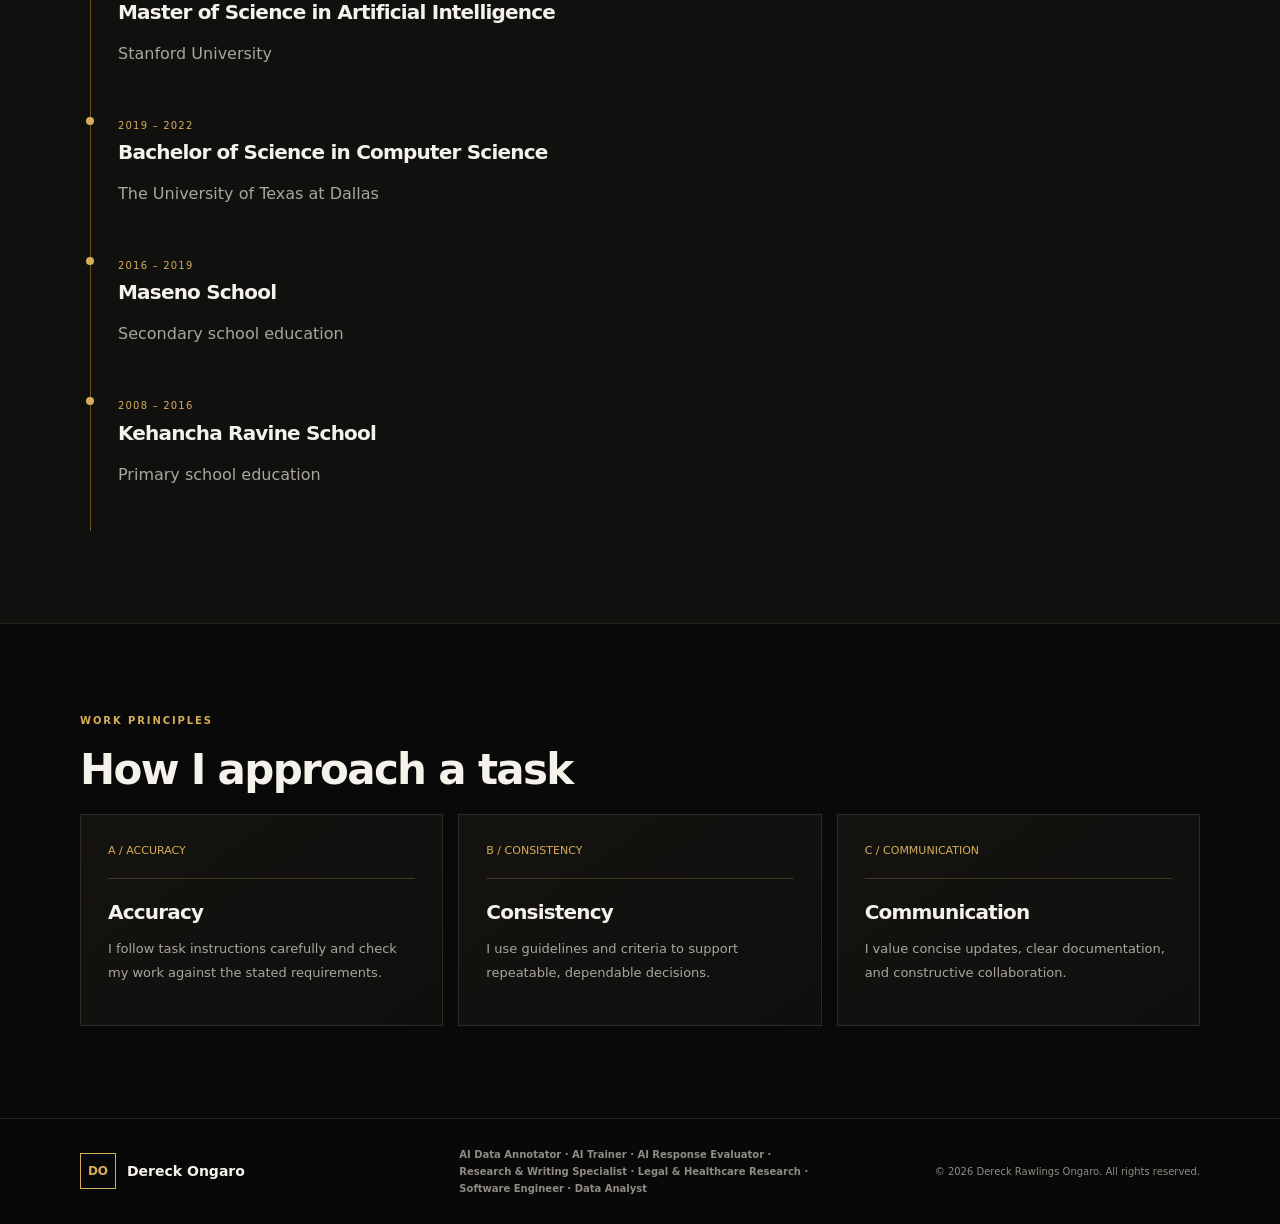
==== commit 1010107c: "Update about.html" ====
--- a/about.html
+++ b/about.html
@@ -4,7 +4,7 @@
 <link rel="stylesheet" href="https://cdnjs.cloudflare.com/ajax/libs/font-awesome/6.7.2/css/all.min.css">
 
   
-  <meta charset="utf-8"><meta name="viewport" content="width=device-width, initial-scale=1"><meta name="description" content="Learn about Dereck Rawlings Ongaro’s approach, experience, and education."><meta name="theme-color" content="#090909"><link rel="icon" type="image/png" href="favicon.png"><title>About | Dereck Ongaro</title><link rel="stylesheet" href="assets/style.css"><script defer src="assets/script.js"></script></head><body><a class="skip-link" href="#main">Skip to content</a><header class="site-header"><a class="brand" href="index.html"><span class="brand-mark">DO</span><span>Dereck Ongaro</span></a><button class="menu-toggle" aria-label="Open navigation" aria-expanded="false">☰</button><nav class="site-nav" aria-label="Main navigation"><a class="active " href="index.html">Home</a><a class="" href="about.html">About</a><a class="" href="services.html">Services</a><a class="" href="blog.html">Blog</a><a class="nav-contact" href="contact.html">Contact</a><a class="" href="soda.html">Buy Me a Soda</a></nav></nav></header><main id="main"><section class="page-hero wrap"><p class="eyebrow">A LITTLE ABOUT ME</p><h1>Curiosity, resilience, <span class="gold">and purposeful work.</span></h1><p class="lead">A multidisciplinary professional profile built around careful analysis, continuous learning, and clear communication.</p></section><section class="wrap about-layout"><div class="about-art" aria-label="DO initials">DO</div><div class="prose"><p class="eyebrow">MY STORY</p><h2>Progress comes from <span class="gold">showing up.</span></h2><p>My journey has been shaped by a commitment to learning, persistence, and making the most of every opportunity. From my early schooling at Kehancha Ravine School to my secondary education at Maseno School, I learned the value of consistency and determination.</p><p>Today, my work and interests span AI data annotation, response evaluation, writing, research, and software-related problem-solving. I enjoy tasks that require close attention, sound judgment, clear documentation, and a willingness to keep improving.</p><p>I value honest communication, respect for guidelines, confidentiality, and work that can be checked and improved. I aim to bring those principles to every team and project I join.</p><div class="actions"><a class="button button-gold" href="contact.html">Work with me ↗</a><a class="button button-outline" href="https://www.linkedin.com/in/dereck-ongaro-b73b51407/" target="_blank" rel="noopener">LinkedIn profile ↗</a></div></div></section><section class="section-muted section"><div class="wrap"><p class="eyebrow">EDUCATION</p><h2>Learning foundations</h2><p class="muted"><strong>🎓My Educational Journey: A Story of Resilience.</strong>
+  <meta charset="utf-8"><meta name="viewport" content="width=device-width, initial-scale=1"><meta name="description" content="Learn about Dereck Rawlings Ongaro’s approach, experience, and education."><meta name="theme-color" content="#090909"><link rel="icon" type="image/png" href="favicon.png"><title>About | Dereck Ongaro</title><link rel="stylesheet" href="assets/style.css"><script defer src="assets/script.js"></script></head><body><a class="skip-link" href="#main">Skip to content</a><header class="site-header"><a class="brand" href="index.html"><span class="brand-mark">DO</span><span>Dereck Ongaro</span></a><button class="menu-toggle" aria-label="Open navigation" aria-expanded="false">☰</button><nav class="site-nav" aria-label="Main navigation"><a href="index.html">Home</a><a class="active" href="about.html">About</a><a class="" href="services.html">Services</a><a class="" href="blog.html">Blog</a><a class="nav-contact" href="contact.html">Contact</a><a class="" href="soda.html">Buy Me a Soda</a></nav></nav></header><main id="main"><section class="page-hero wrap"><p class="eyebrow">A LITTLE ABOUT ME</p><h1>Curiosity, resilience, <span class="gold">and purposeful work.</span></h1><p class="lead">A multidisciplinary professional profile built around careful analysis, continuous learning, and clear communication.</p></section><section class="wrap about-layout"><div class="about-art" aria-label="DO initials">DO</div><div class="prose"><p class="eyebrow">MY STORY</p><h2>Progress comes from <span class="gold">showing up.</span></h2><p>My journey has been shaped by a commitment to learning, persistence, and making the most of every opportunity. From my early schooling at Kehancha Ravine School to my secondary education at Maseno School, I learned the value of consistency and determination.</p><p>Today, my work and interests span AI data annotation, response evaluation, writing, research, and software-related problem-solving. I enjoy tasks that require close attention, sound judgment, clear documentation, and a willingness to keep improving.</p><p>I value honest communication, respect for guidelines, confidentiality, and work that can be checked and improved. I aim to bring those principles to every team and project I join.</p><div class="actions"><a class="button button-gold" href="contact.html">Work with me ↗</a><a class="button button-outline" href="https://www.linkedin.com/in/dereck-ongaro-b73b51407/" target="_blank" rel="noopener">LinkedIn profile ↗</a></div></div></section><section class="section-muted section"><div class="wrap"><p class="eyebrow">EDUCATION</p><h2>Learning foundations</h2><p class="muted"><strong>🎓My Educational Journey: A Story of Resilience.</strong>
 
 My educational journey has been relentless, shaped by determination, sacrifice, faith, and resilience. I began my primary education at Kehancha Ravine School in 2008, where I laid the foundations for my future. In 2016, I joined Maseno School for my secondary education, a period that helped shape my discipline, ambition, and outlook on life.
 
--- a/assets/style.css
+++ b/assets/style.css
@@ -200,3 +200,795 @@
   opacity: 0.8;
 }
 
+
+/* =========================================
+   BUY ME A SODA PAGE
+========================================= */
+
+.soda-page {
+  color: #f5f5f5;
+}
+
+.soda-page .gold {
+  color: #e6bd55;
+}
+
+.soda-intro {
+  max-width: 780px;
+  margin: 0 auto;
+  text-align: center;
+}
+
+.soda-intro .lead {
+  margin: 20px auto;
+}
+
+.soda-grid {
+  display: grid;
+  grid-template-columns: repeat(4, minmax(0, 1fr));
+  gap: 20px;
+  margin-top: 42px;
+}
+
+.soda-card {
+  display: flex;
+  flex-direction: column;
+  min-width: 0;
+  padding: 26px 22px;
+  background: #111;
+  border: 1px solid #383020;
+  border-radius: 16px;
+}
+
+.soda-card h3 {
+  margin: 10px 0;
+  color: #fff;
+}
+
+.soda-card p {
+  color: #d0d0d0;
+  line-height: 1.75;
+  overflow-wrap: anywhere;
+}
+
+.soda-card .eyebrow {
+  color: #e6bd55;
+  font-size: 0.76rem;
+  letter-spacing: 0.1em;
+}
+
+.soda-amount {
+  margin: 12px 0;
+  color: #e6bd55;
+  font-size: 2.15rem;
+  font-weight: 800;
+}
+
+.soda-card .soda-button {
+  margin-top: auto;
+}
+
+.soda-button {
+  display: inline-flex;
+  align-items: center;
+  justify-content: center;
+  gap: 8px;
+  width: 100%;
+  min-height: 46px;
+  margin-top: 14px;
+  padding: 12px 16px;
+  border: 1px solid #e6bd55;
+  border-radius: 8px;
+  background: #e6bd55 !important;
+  color: #111 !important;
+  font: inherit;
+  font-weight: 750;
+  line-height: 1.35;
+  text-align: center;
+  text-decoration: none !important;
+  cursor: pointer;
+  transition: background 0.2s ease, transform 0.2s ease;
+}
+
+.soda-button:hover {
+  background: #f5d982 !important;
+  color: #090909 !important;
+  transform: translateY(-2px);
+}
+
+.soda-button:focus-visible {
+  outline: 3px solid #fff;
+  outline-offset: 4px;
+}
+
+.soda-button.secondary {
+  background: #171717 !important;
+  color: #f5d982 !important;
+  border-color: #e6bd55;
+}
+
+.soda-button.secondary:hover {
+  background: #292929 !important;
+  color: #fff !important;
+}
+
+.soda-payment-grid {
+  display: grid;
+  grid-template-columns: repeat(2, minmax(0, 1fr));
+  gap: 22px;
+}
+
+.soda-detail {
+  padding: 14px;
+  border: 1px solid #393124;
+  border-radius: 8px;
+  background: #090909;
+  color: #f5d982 !important;
+  font-weight: 750;
+  overflow-wrap: anywhere;
+}
+
+.soda-custom {
+  max-width: 560px;
+  padding: 26px;
+  border: 1px solid #383020;
+  border-radius: 16px;
+  background: #111;
+}
+
+.soda-custom label {
+  display: block;
+  margin-bottom: 10px;
+  color: #fff;
+  font-weight: 700;
+}
+
+.soda-custom input {
+  display: block;
+  width: 100%;
+  min-height: 48px;
+  padding: 12px 14px;
+  border: 1px solid #777;
+  border-radius: 8px;
+  background: #090909;
+  color: #fff;
+  font: inherit;
+}
+
+.soda-custom input::placeholder {
+  color: #bdbdbd;
+}
+
+.soda-custom-input-row {
+  flex-direction: column;
+}
+
+.soda-custom-input-row button {
+  width: 100%;
+}
+
+.soda-custom input:focus {
+  outline: 2px solid #e6bd55;
+  outline-offset: 2px;
+}
+
+.soda-note {
+  margin-top: 28px;
+  padding: 22px;
+  border-left: 3px solid #e6bd55;
+  background: #141414;
+  color: #dedede;
+  line-height: 1.8;
+}
+
+.soda-page .site-footer {
+  margin-top: 30px;
+}
+
+/* Responsive layout */
+
+@media (max-width: 1000px) {
+  .soda-grid {
+    grid-template-columns: repeat(2, minmax(0, 1fr));
+  }
+}
+
+@media (max-width: 600px) {
+  .soda-grid,
+  .soda-payment-grid {
+    grid-template-columns: 1fr;
+  }
+
+  .soda-card,
+  .soda-custom {
+    padding: 22px;
+  }
+
+  .soda-amount {
+    font-size: 1.9rem;
+  }
+}
+
+
+/* =========================================
+   BUY ME A SODA PAGE
+   Dark navy, electric blue and white
+========================================= */
+
+.soda-page {
+  --soda-bg: #081426;
+  --soda-bg-light: #0d1d34;
+  --soda-card: #10223c;
+  --soda-blue: #2589ff;
+  --soda-blue-light: #65b2ff;
+  --soda-white: #f5f8ff;
+  --soda-muted: #b7c5d9;
+  --soda-border: rgba(101, 178, 255, 0.22);
+
+  background: var(--soda-bg);
+  color: var(--soda-white);
+  line-height: 1.6;
+}
+
+.soda-page *,
+.soda-modal * {
+  box-sizing: border-box;
+}
+
+.soda-page button,
+.soda-modal button,
+.soda-page input {
+  font: inherit;
+}
+
+.soda-container {
+  width: min(1000px, 90%);
+  margin: 0 auto;
+}
+
+.soda-page .site-header {
+  position: sticky;
+  top: 0;
+  z-index: 10;
+  background: rgba(8, 20, 38, 0.96);
+  border-bottom: 1px solid var(--soda-border);
+  backdrop-filter: blur(12px);
+}
+
+.soda-page .nav-container {
+  width: min(1120px, 92%);
+  min-height: 76px;
+  margin: auto;
+  display: flex;
+  align-items: center;
+  justify-content: space-between;
+  gap: 24px;
+}
+
+.soda-page .brand {
+  color: var(--soda-white);
+  font-weight: 800;
+  text-decoration: none;
+}
+
+.soda-page .brand span,
+.soda-page .nav-links a.active {
+  color: var(--soda-blue-light);
+}
+
+.soda-page .nav-links {
+  display: flex;
+  align-items: center;
+  justify-content: flex-end;
+  flex-wrap: wrap;
+  gap: 20px;
+}
+
+.soda-page .nav-links a {
+  color: var(--soda-muted);
+  font-size: 0.94rem;
+  text-decoration: none;
+}
+
+.soda-page .nav-links a:hover {
+  color: var(--soda-blue-light);
+}
+
+.soda-page .nav-links .nav-contact {
+  padding: 9px 16px;
+  border-radius: 9px;
+  background: var(--soda-blue);
+  color: white;
+  font-weight: 700;
+}
+
+.soda-page .nav-links .nav-contact:hover {
+  background: #0875ee;
+  color: white;
+}
+
+.soda-hero {
+  padding: 90px 0 55px;
+  text-align: center;
+}
+
+.soda-hero-icon {
+  width: 76px;
+  height: 76px;
+  margin: 0 auto 25px;
+  display: grid;
+  place-items: center;
+  border: 1px solid var(--soda-border);
+  border-radius: 22px;
+  background: var(--soda-bg-light);
+  font-size: 2.4rem;
+}
+
+.soda-eyebrow {
+  margin: 0 0 12px;
+  color: var(--soda-blue-light);
+  font-size: 0.78rem;
+  font-weight: 800;
+  letter-spacing: 2px;
+  text-transform: uppercase;
+}
+
+.soda-hero h1 {
+  max-width: 780px;
+  margin: 0 auto 20px;
+  font-size: clamp(2.3rem, 6vw, 4.3rem);
+  line-height: 1.12;
+  letter-spacing: -1.5px;
+}
+
+.soda-hero h1 span {
+  color: var(--soda-blue-light);
+}
+
+.soda-hero-description {
+  max-width: 660px;
+  margin: 0 auto;
+  color: var(--soda-muted);
+  font-size: 1.08rem;
+}
+
+.soda-support-section {
+  padding: 18px 0 85px;
+}
+
+.soda-section-heading {
+  margin-bottom: 28px;
+  text-align: center;
+}
+
+.soda-section-heading h2 {
+  margin: 0 0 8px;
+  font-size: clamp(1.7rem, 4vw, 2.3rem);
+}
+
+.soda-section-heading p {
+  margin: 0;
+  color: var(--soda-muted);
+}
+
+.soda-amount-grid {
+  display: grid;
+  grid-template-columns: repeat(4, minmax(0, 1fr));
+  gap: 16px;
+}
+
+.soda-amount-card {
+  padding: 24px 15px;
+  text-align: center;
+  background: var(--soda-card);
+  border: 1px solid var(--soda-border);
+  border-radius: 18px;
+  transition: transform 0.2s ease, border-color 0.2s ease;
+}
+
+.soda-amount-card:hover {
+  transform: translateY(-4px);
+  border-color: var(--soda-blue);
+}
+
+.soda-amount-card h3 {
+  margin: 0 0 6px;
+  font-size: 2rem;
+}
+
+.soda-amount-card p {
+  margin: 0 0 18px;
+  color: var(--soda-muted);
+  font-size: 0.9rem;
+}
+
+.soda-button {
+  display: inline-flex;
+  min-height: 45px;
+  align-items: center;
+  justify-content: center;
+  padding: 11px 17px;
+  border: 1px solid transparent;
+  border-radius: 10px;
+  background: var(--soda-blue);
+  color: #fff;
+  font-weight: 700;
+  text-align: center;
+  text-decoration: none;
+  cursor: pointer;
+  transition: background 0.2s ease, transform 0.2s ease;
+}
+
+.soda-button:hover {
+  background: #0875ee;
+}
+
+.soda-button:focus-visible,
+.soda-page input:focus-visible,
+.soda-page a:focus-visible {
+  outline: 3px solid var(--soda-blue-light);
+  outline-offset: 3px;
+}
+
+.soda-amount-card .soda-button {
+  width: 100%;
+}
+
+.soda-custom-box {
+  max-width: 620px;
+  margin: 26px auto 0;
+  padding: 28px;
+  background: var(--soda-bg-light);
+  border: 1px solid var(--soda-border);
+  border-radius: 18px;
+}
+
+.soda-custom-box h3 {
+  margin: 0 0 8px;
+  font-size: 1.3rem;
+}
+
+.soda-custom-box > p {
+  margin: 0 0 18px;
+  color: var(--soda-muted);
+}
+
+.soda-custom-box label {
+  display: block;
+  margin-bottom: 8px;
+  font-weight: 700;
+}
+
+.soda-custom-input-row {
+  display: flex;
+  gap: 12px;
+}
+
+.soda-custom-input-row input {
+  flex: 1;
+  width: 100%;
+  min-width: 0;
+  min-height: 58px;
+  padding: 16px 20px;
+  border: 1px solid #36516f;
+  border-radius: 12px;
+  background: #071225;
+  color: var(--soda-white);
+  font-size: 1.1rem;
+  box-sizing: border-box;
+}
+
+.soda-custom-input-row {
+  display: flex;
+  width: 100%;
+  gap: 12px;
+}
+
+.soda-custom-input-row input::placeholder {
+  color: #8da0ba;
+  font-size: 1rem;
+}
+
+.soda-custom-preview {
+  min-height: 26px;
+  margin: 12px 0 0 !important;
+  color: var(--soda-blue-light) !important;
+  font-size: 0.94rem;
+}
+
+.soda-rate-disclaimer {
+  max-width: 720px;
+  margin: 24px auto 0;
+  color: var(--soda-muted);
+  font-size: 0.88rem;
+  text-align: center;
+}
+
+.soda-page .site-footer {
+  padding: 25px 0;
+  border-top: 1px solid var(--soda-border);
+  color: var(--soda-muted);
+  text-align: center;
+  font-size: 0.9rem;
+}
+
+.soda-page .site-footer p {
+  margin: 4px 0;
+}
+
+/* Payment pop-up */
+
+.soda-modal {
+  width: min(760px, calc(100% - 24px));
+  max-width: 760px;
+  max-height: 90vh;
+  overflow-y: auto;
+  margin: auto;
+  padding: 0;
+  border: 1px solid var(--soda-blue);
+  border-radius: 20px;
+  background: var(--soda-bg);
+  color: var(--soda-white);
+  box-shadow: 0 24px 80px rgba(0, 0, 0, 0.65);
+}
+
+.soda-modal::backdrop {
+  background: rgba(2, 8, 18, 0.82);
+  backdrop-filter: blur(6px);
+}
+
+.soda-modal-inner {
+  padding: 30px;
+}
+
+.soda-modal-header {
+  display: flex;
+  align-items: flex-start;
+  justify-content: space-between;
+  gap: 18px;
+  margin-bottom: 24px;
+}
+
+.soda-modal-header h2 {
+  margin: 0;
+  font-size: clamp(1.5rem, 4vw, 2rem);
+  line-height: 1.25;
+}
+
+.soda-modal-close {
+  flex-shrink: 0;
+  display: grid;
+  width: 42px;
+  height: 42px;
+  place-items: center;
+  padding: 0;
+  border: 1px solid var(--soda-border);
+  border-radius: 50%;
+  background: var(--soda-card);
+  color: var(--soda-white);
+  font-size: 1.8rem;
+  line-height: 1;
+  cursor: pointer;
+}
+
+.soda-modal-close:hover {
+  background: #1b3657;
+}
+
+.soda-conversion-box {
+  margin-bottom: 24px;
+  padding: 22px;
+  border: 1px solid var(--soda-border);
+  border-radius: 15px;
+  background: var(--soda-bg-light);
+}
+
+.soda-conversion-label {
+  margin: 0 0 10px;
+  color: var(--soda-muted);
+  font-size: 0.85rem;
+}
+
+.soda-conversion-values {
+  display: grid;
+  grid-template-columns: 1fr auto 1fr;
+  align-items: center;
+  gap: 12px;
+}
+
+.soda-conversion-side {
+  min-width: 0;
+}
+
+.soda-conversion-side:last-child {
+  text-align: right;
+}
+
+.soda-conversion-currency {
+  display: block;
+  margin-bottom: 5px;
+  color: var(--soda-blue-light);
+  font-size: 0.8rem;
+  font-weight: 700;
+  text-transform: uppercase;
+}
+
+.soda-conversion-value {
+  display: block;
+  overflow-wrap: anywhere;
+  font-size: clamp(1.15rem, 3.5vw, 1.8rem);
+  font-weight: 800;
+}
+
+.soda-conversion-equals {
+  color: var(--soda-muted);
+  font-size: 1.4rem;
+}
+
+.soda-rate-note {
+  margin: 16px 0 0;
+  color: var(--soda-muted);
+  font-size: 0.84rem;
+  line-height: 1.5;
+}
+
+.soda-retry-button {
+  display: none;
+  margin-top: 10px;
+  padding: 7px 12px;
+  border: 1px solid var(--soda-border);
+  border-radius: 8px;
+  background: transparent;
+  color: var(--soda-blue-light);
+  font-weight: 700;
+  cursor: pointer;
+}
+
+.soda-payment-grid {
+  display: grid;
+  grid-template-columns: repeat(2, minmax(0, 1fr));
+  gap: 16px;
+}
+
+.soda-payment-card {
+  min-width: 0;
+  padding: 22px;
+  border: 1px solid var(--soda-border);
+  border-radius: 15px;
+  background: var(--soda-card);
+}
+
+.soda-payment-card h3 {
+  margin: 0 0 8px;
+  font-size: 1.4rem;
+}
+
+.soda-payment-card > p:not(.soda-eyebrow) {
+  color: var(--soda-muted);
+  font-size: 0.93rem;
+}
+
+.soda-payment-detail {
+  margin: 18px 0;
+  padding: 12px 8px;
+  overflow-wrap: anywhere;
+  border: 1px solid var(--soda-border);
+  border-radius: 9px;
+  background: var(--soda-bg);
+  text-align: center;
+  font-weight: 700;
+}
+
+.soda-copy-button {
+  width: 100%;
+}
+
+.soda-modal-disclaimer {
+  margin: 20px 0 0;
+  color: var(--soda-muted);
+  font-size: 0.85rem;
+}
+
+.soda-back-button {
+  width: 100%;
+  margin-top: 22px;
+  border-color: var(--soda-border);
+  background: transparent;
+  color: var(--soda-blue-light);
+}
+
+.soda-back-button:hover {
+  background: var(--soda-card);
+}
+
+@media (max-width: 760px) {
+  .soda-page .nav-container {
+    padding: 15px 0;
+    align-items: flex-start;
+    flex-direction: column;
+    gap: 12px;
+  }
+
+  .soda-page .nav-links {
+    justify-content: flex-start;
+    gap: 13px;
+  }
+
+  .soda-amount-grid {
+    grid-template-columns: repeat(2, minmax(0, 1fr));
+  }
+
+  .soda-hero {
+    padding-top: 65px;
+  }
+}
+
+@media (max-width: 520px) {
+  .soda-custom-input-row {
+    flex-direction: column;
+  }
+
+  .soda-custom-input-row .soda-button {
+    width: 100%;
+  }
+
+  .soda-payment-grid {
+    grid-template-columns: 1fr;
+  }
+
+  .soda-modal-inner {
+    padding: 20px;
+  }
+
+  .soda-conversion-box {
+    padding: 16px 12px;
+  }
+
+  .soda-conversion-values {
+    gap: 7px;
+  }
+
+  .soda-conversion-value {
+    font-size: 1.15rem;
+  }
+
+  .soda-amount-card {
+    padding: 20px 12px;
+  }
+}
+/* Dark header for the Soda page */
+.soda-page .site-header {
+  background: #000000;
+  color: #ffffff;
+  border-bottom: 1px solid #222222;
+}
+
+.soda-page .site-header .brand,
+.soda-page .site-header .site-nav a {
+  color: #ffffff;
+}
+
+.soda-page .site-header .site-nav a:hover,
+.soda-page .site-header .site-nav a.active {
+  color: #38bdf8;
+}
+
+.site-header {
+  background: #000000;
+  color: #ffffff;
+  border-bottom: 1px solid #222222;
+}
+
+.site-header .brand,
+.site-header .site-nav a {
+  color: #ffffff;
+}
+
+.site-header .site-nav a:hover,
+.site-header .site-nav a.active {
+  color: #38bdf8;
+}
+
+.site-nav a.active {
+  color: #38bdf8;
+}
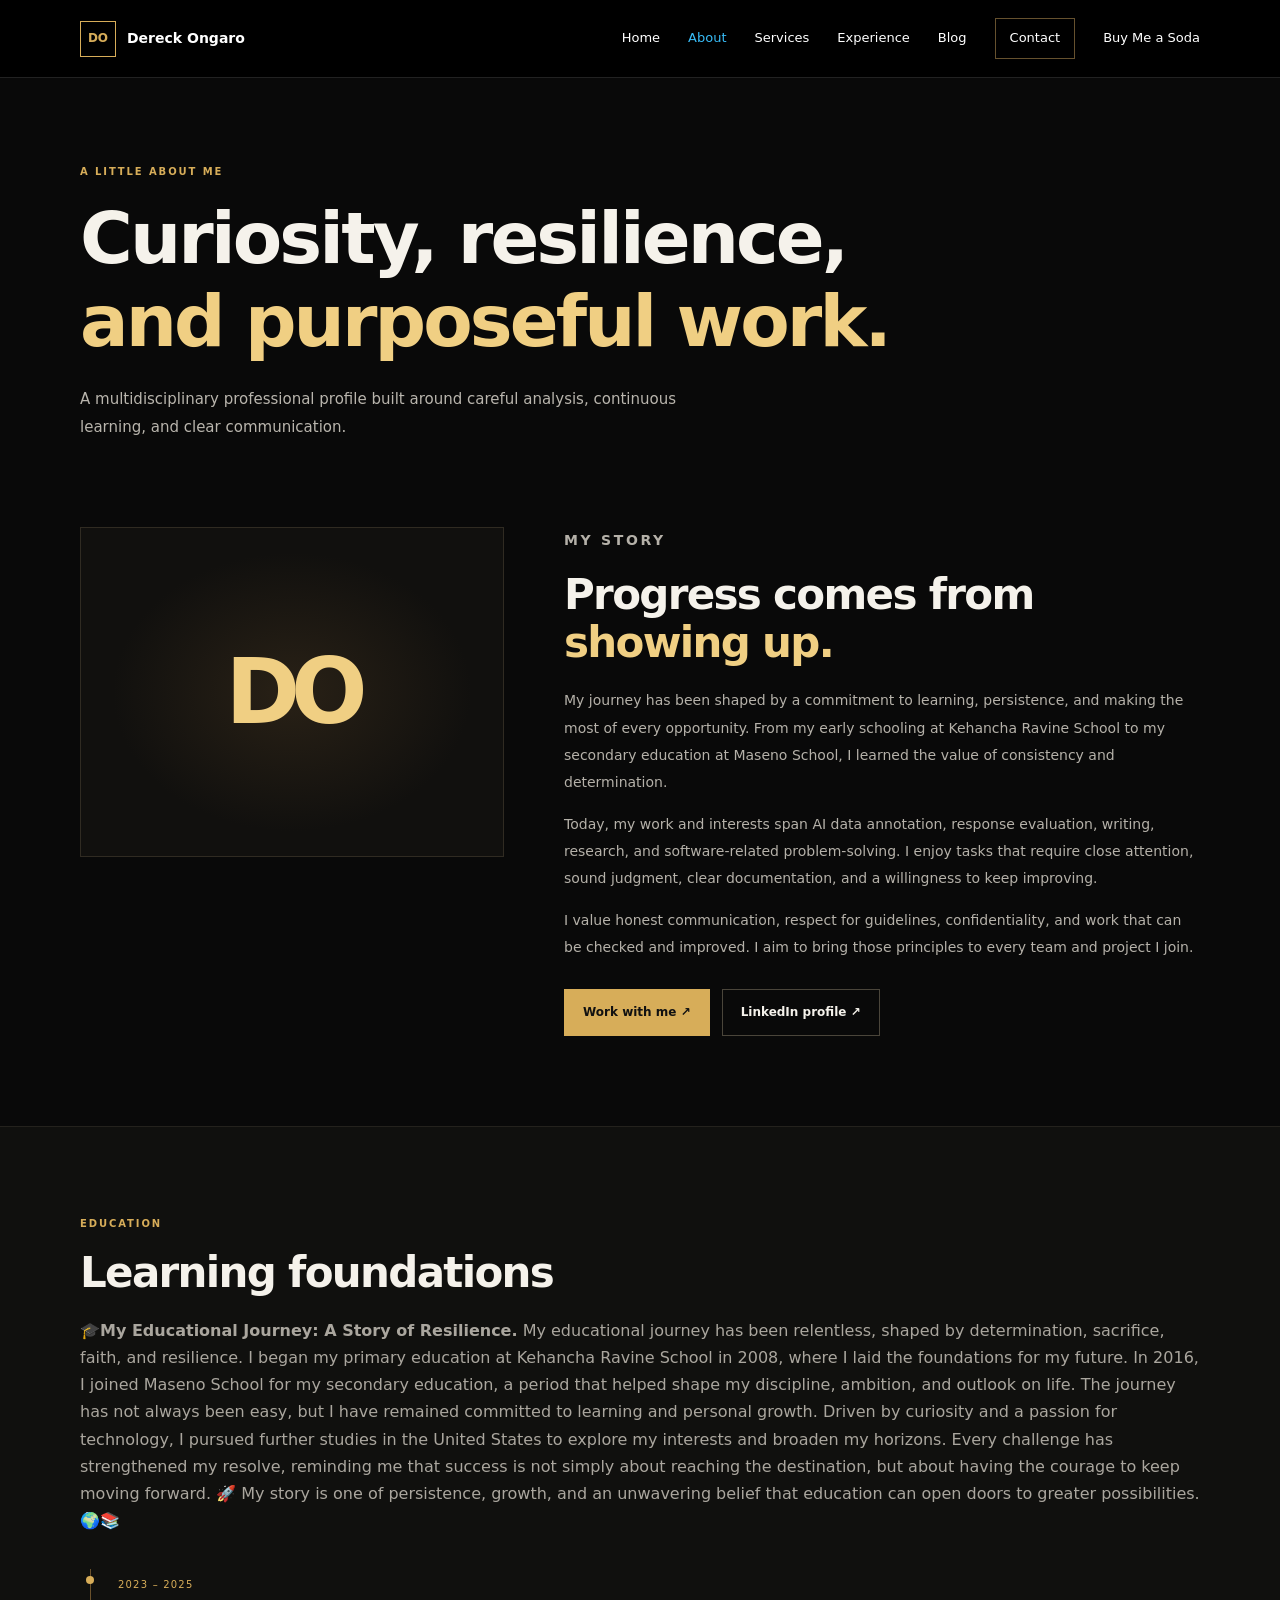
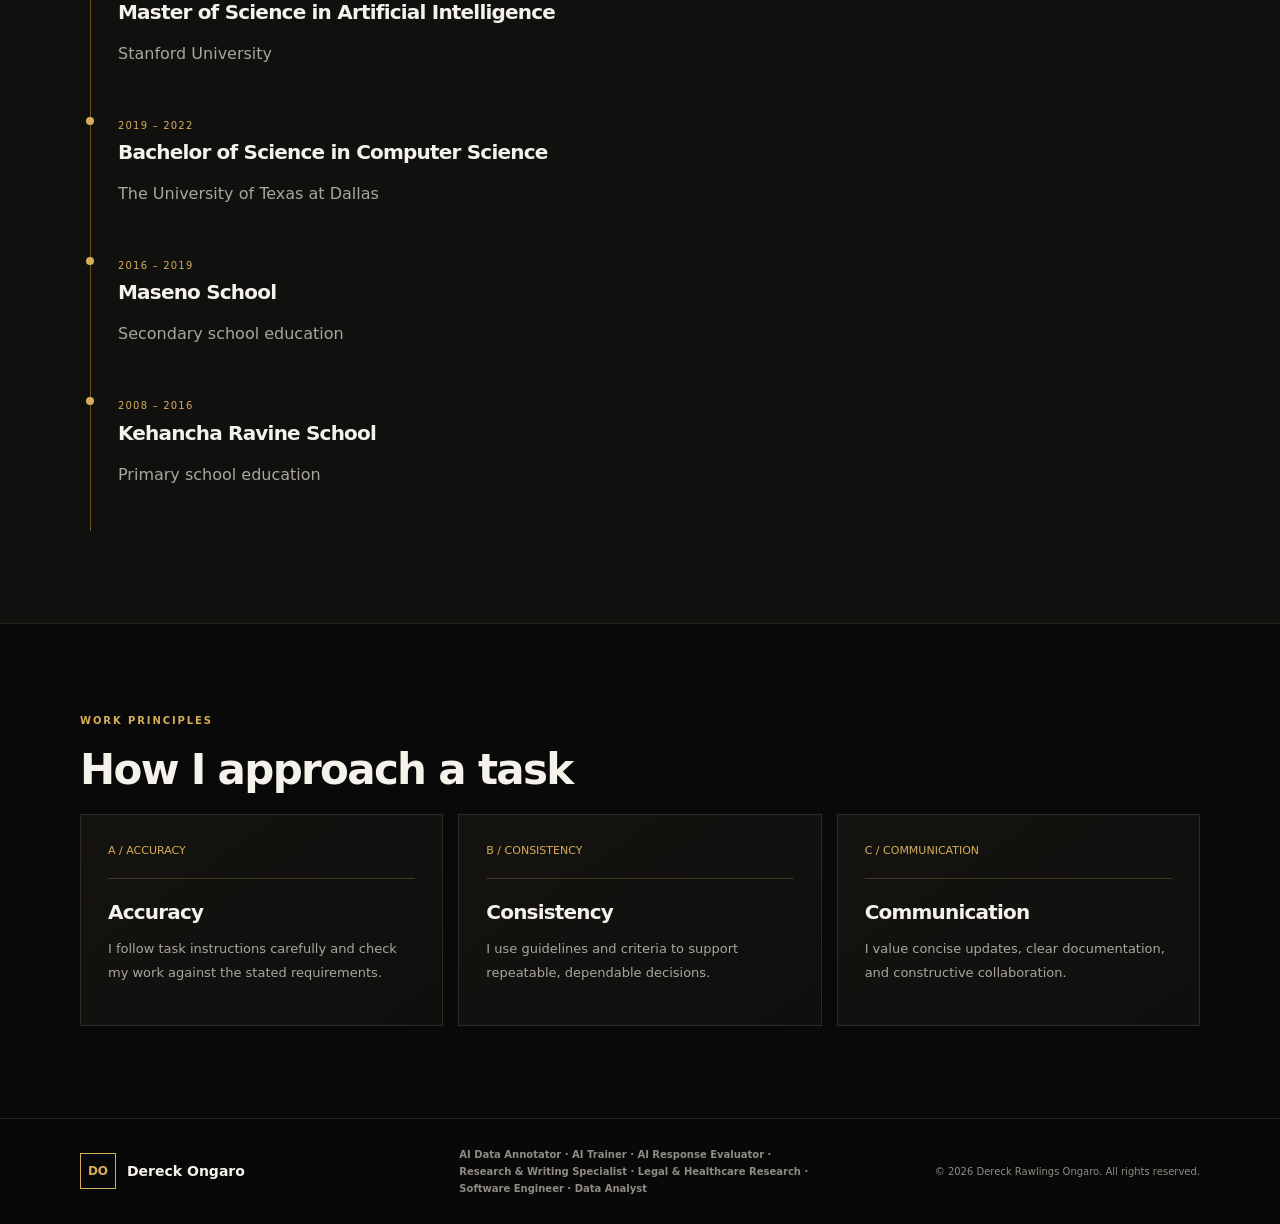
==== commit e6e51d51: "Revise education narrative in about.html Updated the education section with a detailed narrative abo" ====
--- a/about.html
+++ b/about.html
@@ -4,7 +4,7 @@
 <link rel="stylesheet" href="https://cdnjs.cloudflare.com/ajax/libs/font-awesome/6.7.2/css/all.min.css">
 
   
-  <meta charset="utf-8"><meta name="viewport" content="width=device-width, initial-scale=1"><meta name="description" content="Learn about Dereck Rawlings Ongaro’s approach, experience, and education."><meta name="theme-color" content="#090909"><link rel="icon" type="image/png" href="favicon.png"><title>About | Dereck Ongaro</title><link rel="stylesheet" href="assets/style.css"><script defer src="assets/script.js"></script></head><body><a class="skip-link" href="#main">Skip to content</a><header class="site-header"><a class="brand" href="index.html"><span class="brand-mark">DO</span><span>Dereck Ongaro</span></a><button class="menu-toggle" aria-label="Open navigation" aria-expanded="false">☰</button><nav class="site-nav" aria-label="Main navigation"><a href="index.html">Home</a><a class="active" href="about.html">About</a><a class="" href="services.html">Services</a><a class="" href="blog.html">Blog</a><a class="nav-contact" href="contact.html">Contact</a><a class="" href="soda.html">Buy Me a Soda</a></nav></nav></header><main id="main"><section class="page-hero wrap"><p class="eyebrow">A LITTLE ABOUT ME</p><h1>Curiosity, resilience, <span class="gold">and purposeful work.</span></h1><p class="lead">A multidisciplinary professional profile built around careful analysis, continuous learning, and clear communication.</p></section><section class="wrap about-layout"><div class="about-art" aria-label="DO initials">DO</div><div class="prose"><p class="eyebrow">MY STORY</p><h2>Progress comes from <span class="gold">showing up.</span></h2><p>My journey has been shaped by a commitment to learning, persistence, and making the most of every opportunity. From my early schooling at Kehancha Ravine School to my secondary education at Maseno School, I learned the value of consistency and determination.</p><p>Today, my work and interests span AI data annotation, response evaluation, writing, research, and software-related problem-solving. I enjoy tasks that require close attention, sound judgment, clear documentation, and a willingness to keep improving.</p><p>I value honest communication, respect for guidelines, confidentiality, and work that can be checked and improved. I aim to bring those principles to every team and project I join.</p><div class="actions"><a class="button button-gold" href="contact.html">Work with me ↗</a><a class="button button-outline" href="https://www.linkedin.com/in/dereck-ongaro-b73b51407/" target="_blank" rel="noopener">LinkedIn profile ↗</a></div></div></section><section class="section-muted section"><div class="wrap"><p class="eyebrow">EDUCATION</p><h2>Learning foundations</h2><p class="muted"><strong>🎓My Educational Journey: A Story of Resilience.</strong>
+  <meta charset="utf-8"><meta name="viewport" content="width=device-width, initial-scale=1"><meta name="description" content="Learn about Dereck Rawlings Ongaro’s approach, experience, and education."><meta name="theme-color" content="#090909"><link rel="icon" type="image/png" href="favicon.png"><title>About | Dereck Ongaro</title><link rel="stylesheet" href="assets/style.css"><script defer src="assets/script.js"></script></head><body><a class="skip-link" href="#main">Skip to content</a><header class="site-header"><a class="brand" href="index.html"><span class="brand-mark">DO</span><span>Dereck Ongaro</span></a><button class="menu-toggle" aria-label="Open navigation" aria-expanded="false">☰</button><nav class="site-nav" aria-label="Main navigation"><a href="index.html">Home</a><a class="active" href="about.html">About</a><a class="" href="services.html">Services</a><a href="experience.html">Experience</a><a class="" href="blog.html">Blog</a><a class="nav-contact" href="contact.html">Contact</a><a class="" href="soda.html">Buy Me a Soda</a></nav></nav></header><main id="main"><section class="page-hero wrap"><p class="eyebrow">A LITTLE ABOUT ME</p><h1>Curiosity, resilience, <span class="gold">and purposeful work.</span></h1><p class="lead">A multidisciplinary professional profile built around careful analysis, continuous learning, and clear communication.</p></section><section class="wrap about-layout"><div class="about-art" aria-label="DO initials">DO</div><div class="prose"><p class="eyebrow">MY STORY</p><h2>Progress comes from <span class="gold">showing up.</span></h2><p>My journey has been shaped by a commitment to learning, persistence, and making the most of every opportunity. From my early schooling at Kehancha Ravine School to my secondary education at Maseno School, I learned the value of consistency and determination.</p><p>Today, my work and interests span AI data annotation, response evaluation, writing, research, and software-related problem-solving. I enjoy tasks that require close attention, sound judgment, clear documentation, and a willingness to keep improving.</p><p>I value honest communication, respect for guidelines, confidentiality, and work that can be checked and improved. I aim to bring those principles to every team and project I join.</p><div class="actions"><a class="button button-gold" href="contact.html">Work with me ↗</a><a class="button button-outline" href="https://www.linkedin.com/in/dereck-ongaro-b73b51407/" target="_blank" rel="noopener">LinkedIn profile ↗</a></div></div></section><section class="section-muted section"><div class="wrap"><p class="eyebrow">EDUCATION</p><h2>Learning foundations</h2><p class="muted"><strong>🎓My Educational Journey: A Story of Resilience.</strong>
 
 My educational journey has been relentless, shaped by determination, sacrifice, faith, and resilience. I began my primary education at Kehancha Ravine School in 2008, where I laid the foundations for my future. In 2016, I joined Maseno School for my secondary education, a period that helped shape my discipline, ambition, and outlook on life.
 
--- a/assets/style.css
+++ b/assets/style.css
@@ -992,3 +992,249 @@
 .site-nav a.active {
   color: #38bdf8;
 }
+
+/* ========================================
+   WORK EXPERIENCE PAGE
+======================================== */
+
+.experience-main {
+  --exp-navy: #091426;
+  --exp-panel: #101e33;
+  --exp-blue: #38bdf8;
+  --exp-white: #f8fafc;
+  --exp-muted: #b5c3d6;
+
+  background: var(--exp-navy);
+  color: var(--exp-white);
+  padding: 0 6% 80px;
+}
+
+.experience-main .experience-hero {
+  max-width: 1000px;
+  margin: 0 auto;
+  padding: 100px 0 85px;
+}
+
+.experience-main .experience-eyebrow {
+  display: inline-block;
+  color: var(--exp-blue);
+  font-size: 0.82rem;
+  font-weight: 800;
+  letter-spacing: 2px;
+  line-height: 1.6;
+}
+
+.experience-main .experience-hero h1 {
+  margin: 20px 0;
+  font-size: clamp(2.8rem, 7vw, 5.2rem);
+  line-height: 1.08;
+  letter-spacing: -2px;
+}
+
+.experience-main .experience-hero h1 span {
+  color: var(--exp-blue);
+}
+
+.experience-main .experience-hero > p,
+.experience-main .experience-section-heading > p,
+.experience-main .experience-cta > p {
+  max-width: 720px;
+  color: var(--exp-muted);
+  font-size: 1.08rem;
+  line-height: 1.9;
+}
+
+.experience-main .experience-button {
+  display: inline-flex;
+  align-items: center;
+  gap: 12px;
+  margin-top: 18px;
+  padding: 14px 22px;
+  border: 1px solid var(--exp-blue);
+  border-radius: 10px;
+  background: var(--exp-blue);
+  color: #071225;
+  font-weight: 800;
+  text-decoration: none;
+  transition: transform 0.2s ease, background 0.2s ease;
+}
+
+.experience-main .experience-button:hover {
+  transform: translateY(-2px);
+  background: #7dd3fc;
+}
+
+.experience-main .experience-section {
+  max-width: 1000px;
+  margin: 0 auto;
+}
+
+.experience-main .experience-section-heading {
+  margin-bottom: 42px;
+}
+
+.experience-main .experience-section-heading h2,
+.experience-main .experience-cta h2 {
+  margin: 12px 0;
+  font-size: clamp(2rem, 4vw, 3rem);
+  line-height: 1.2;
+}
+
+.experience-main .experience-timeline {
+  position: relative;
+  display: grid;
+  gap: 24px;
+}
+
+.experience-main .experience-timeline::before {
+  position: absolute;
+  top: 25px;
+  bottom: 25px;
+  left: 25px;
+  width: 2px;
+  background: #24415e;
+  content: "";
+}
+
+.experience-main .experience-card {
+  position: relative;
+  display: grid;
+  grid-template-columns: 52px minmax(0, 1fr);
+  gap: 20px;
+  align-items: start;
+}
+
+.experience-main .experience-marker {
+  z-index: 1;
+  display: grid;
+  place-items: center;
+  width: 52px;
+  height: 52px;
+  border: 1px solid #2b5579;
+  border-radius: 50%;
+  background: #102943;
+  color: var(--exp-blue);
+  font-size: 1.1rem;
+}
+
+.experience-main .experience-card-content {
+  min-width: 0;
+  padding: 26px;
+  border: 1px solid #203650;
+  border-radius: 16px;
+  background: var(--exp-panel);
+}
+
+.experience-main .experience-meta {
+  display: flex;
+  flex-wrap: wrap;
+  justify-content: space-between;
+  align-items: center;
+  gap: 10px;
+  margin-bottom: 15px;
+}
+
+.experience-main .experience-period {
+  color: var(--exp-blue);
+  font-size: 0.94rem;
+  font-weight: 700;
+}
+
+.experience-main .experience-category {
+  color: #c5d4e6;
+  font-size: 0.73rem;
+  font-weight: 800;
+  letter-spacing: 1.2px;
+}
+
+.experience-main .experience-card h3 {
+  margin: 0 0 7px;
+  font-size: 1.45rem;
+  line-height: 1.4;
+}
+
+.experience-main .experience-card h4 {
+  margin: 0 0 14px;
+  color: #d1dbea;
+  font-size: 1rem;
+  font-weight: 600;
+}
+
+.experience-main .experience-card p {
+  margin: 0;
+  color: var(--exp-muted);
+  font-size: 1rem;
+  line-height: 1.85;
+}
+
+.experience-main .experience-tags {
+  display: flex;
+  flex-wrap: wrap;
+  gap: 9px;
+  margin-top: 20px;
+}
+
+.experience-main .experience-tags span {
+  padding: 7px 11px;
+  border: 1px solid #29435f;
+  border-radius: 7px;
+  background: #0b192c;
+  color: #dce8f5;
+  font-size: 0.83rem;
+}
+
+.experience-main .experience-cta {
+  max-width: 1000px;
+  margin: 85px auto 0;
+  padding: 42px;
+  border: 1px solid #24415e;
+  border-radius: 18px;
+  background: linear-gradient(135deg, #10243d, #0a1729);
+}
+
+.experience-main .experience-cta > p {
+  margin-bottom: 18px;
+}
+
+@media (max-width: 600px) {
+  .experience-main {
+    padding-right: 5%;
+    padding-left: 5%;
+  }
+
+  .experience-main .experience-hero {
+    padding: 70px 0 60px;
+  }
+
+  .experience-main .experience-hero h1 {
+    letter-spacing: -1px;
+  }
+
+  .experience-main .experience-card {
+    grid-template-columns: 38px minmax(0, 1fr);
+    gap: 12px;
+  }
+
+  .experience-main .experience-marker {
+    width: 38px;
+    height: 38px;
+    font-size: 0.9rem;
+  }
+
+  .experience-main .experience-timeline::before {
+    left: 18px;
+  }
+
+  .experience-main .experience-card-content {
+    padding: 19px;
+  }
+
+  .experience-main .experience-card h3 {
+    font-size: 1.2rem;
+  }
+
+  .experience-main .experience-cta {
+    margin-top: 60px;
+    padding: 25px;
+  }
+}
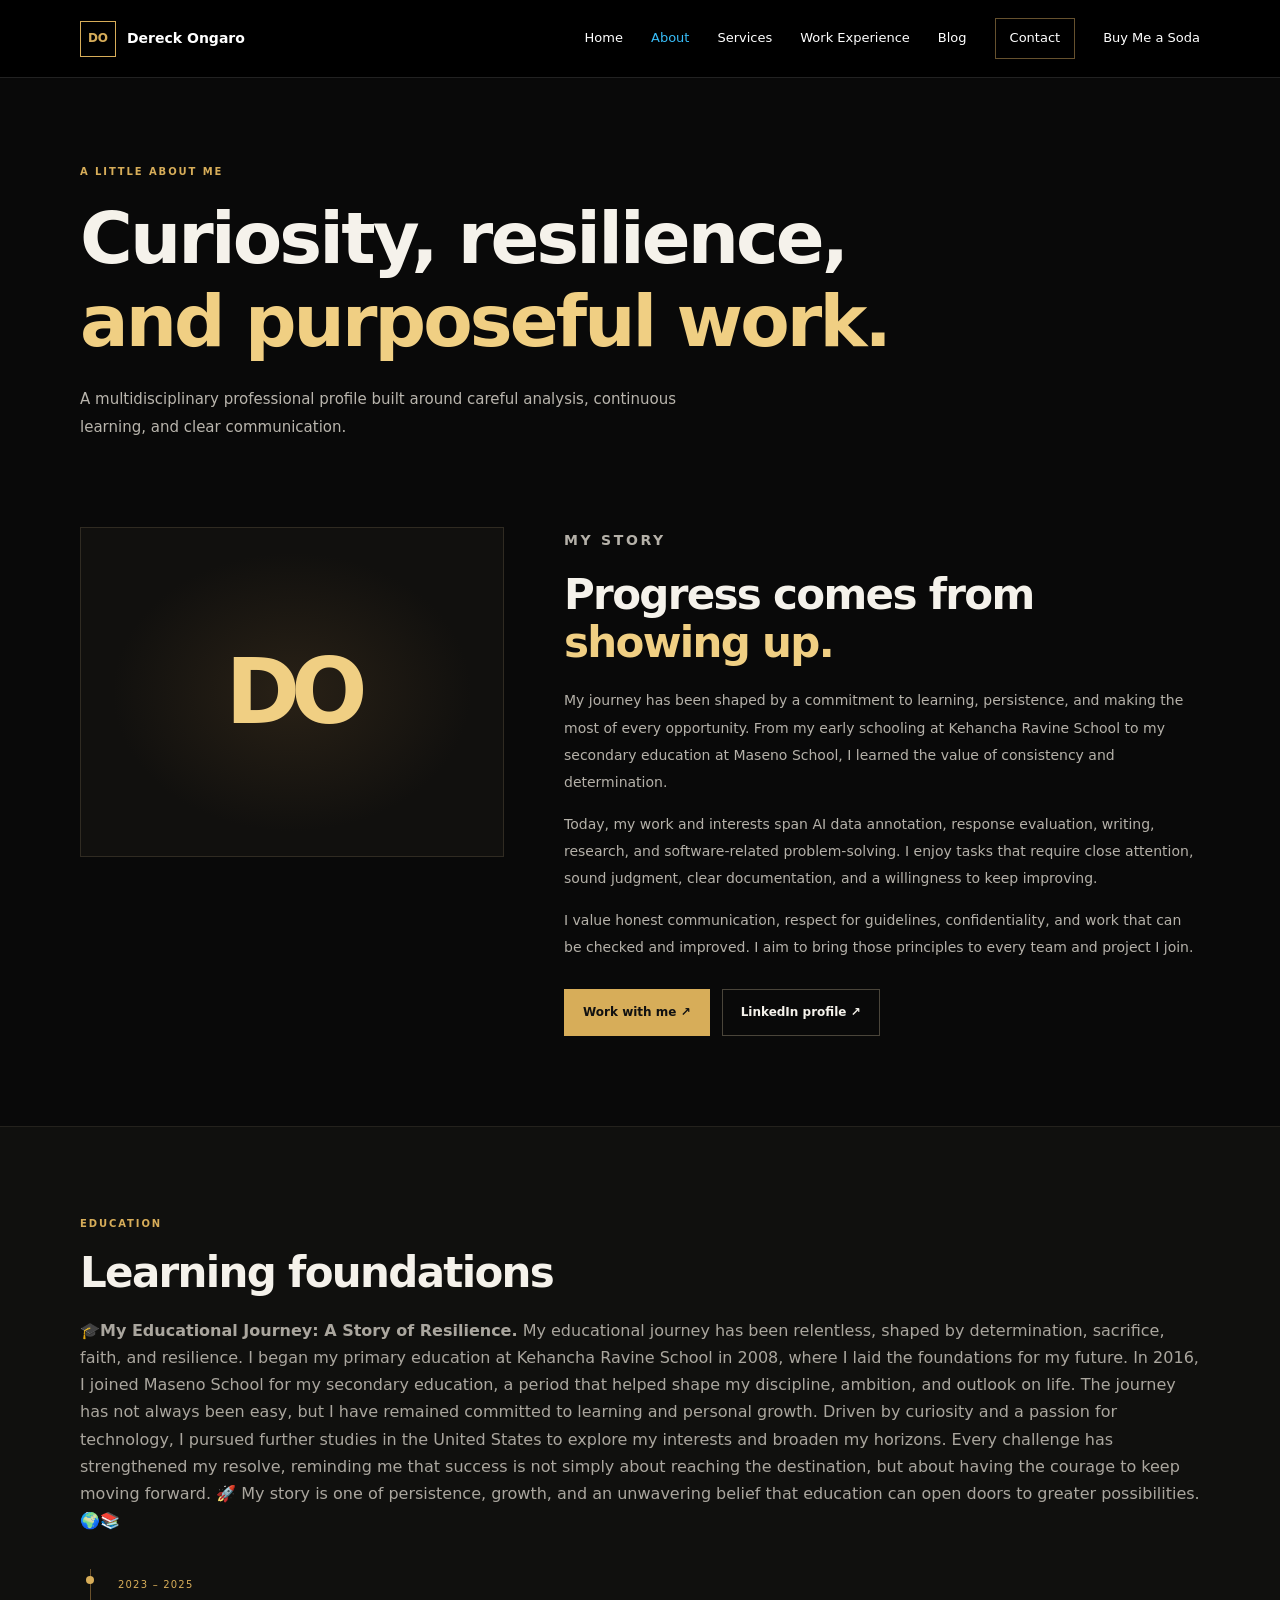
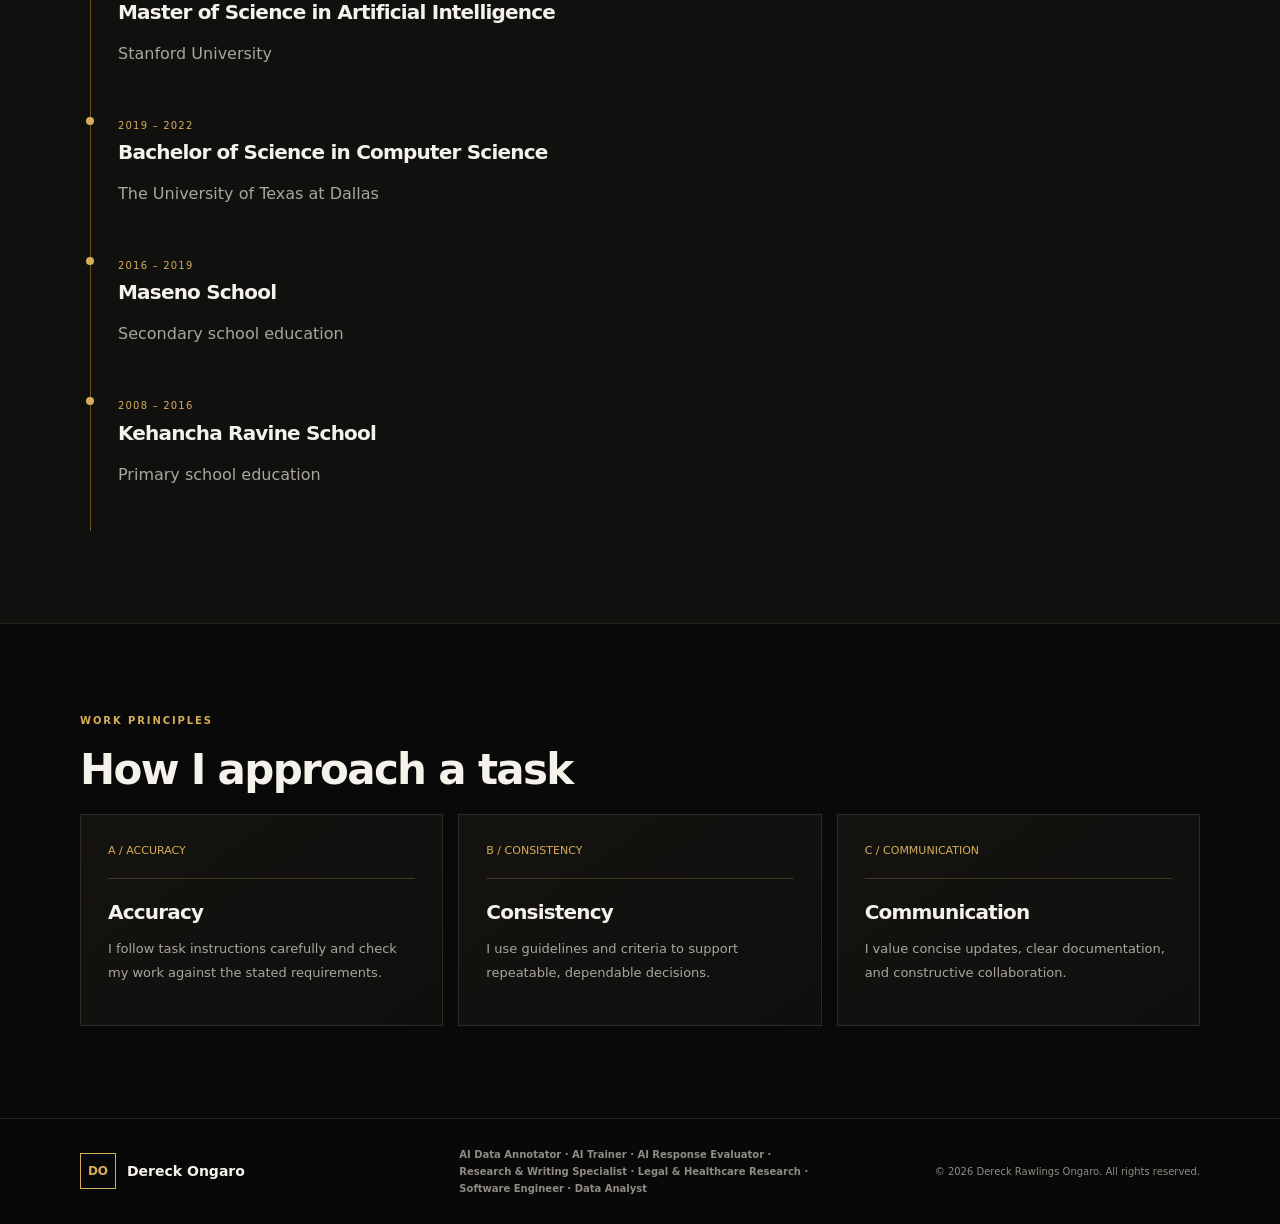
==== commit 70c63ab8: "Update about.html" ====
--- a/about.html
+++ b/about.html
@@ -4,7 +4,7 @@
 <link rel="stylesheet" href="https://cdnjs.cloudflare.com/ajax/libs/font-awesome/6.7.2/css/all.min.css">
 
   
-  <meta charset="utf-8"><meta name="viewport" content="width=device-width, initial-scale=1"><meta name="description" content="Learn about Dereck Rawlings Ongaro’s approach, experience, and education."><meta name="theme-color" content="#090909"><link rel="icon" type="image/png" href="favicon.png"><title>About | Dereck Ongaro</title><link rel="stylesheet" href="assets/style.css"><script defer src="assets/script.js"></script></head><body><a class="skip-link" href="#main">Skip to content</a><header class="site-header"><a class="brand" href="index.html"><span class="brand-mark">DO</span><span>Dereck Ongaro</span></a><button class="menu-toggle" aria-label="Open navigation" aria-expanded="false">☰</button><nav class="site-nav" aria-label="Main navigation"><a href="index.html">Home</a><a class="active" href="about.html">About</a><a class="" href="services.html">Services</a><a href="experience.html">Experience</a><a class="" href="blog.html">Blog</a><a class="nav-contact" href="contact.html">Contact</a><a class="" href="soda.html">Buy Me a Soda</a></nav></nav></header><main id="main"><section class="page-hero wrap"><p class="eyebrow">A LITTLE ABOUT ME</p><h1>Curiosity, resilience, <span class="gold">and purposeful work.</span></h1><p class="lead">A multidisciplinary professional profile built around careful analysis, continuous learning, and clear communication.</p></section><section class="wrap about-layout"><div class="about-art" aria-label="DO initials">DO</div><div class="prose"><p class="eyebrow">MY STORY</p><h2>Progress comes from <span class="gold">showing up.</span></h2><p>My journey has been shaped by a commitment to learning, persistence, and making the most of every opportunity. From my early schooling at Kehancha Ravine School to my secondary education at Maseno School, I learned the value of consistency and determination.</p><p>Today, my work and interests span AI data annotation, response evaluation, writing, research, and software-related problem-solving. I enjoy tasks that require close attention, sound judgment, clear documentation, and a willingness to keep improving.</p><p>I value honest communication, respect for guidelines, confidentiality, and work that can be checked and improved. I aim to bring those principles to every team and project I join.</p><div class="actions"><a class="button button-gold" href="contact.html">Work with me ↗</a><a class="button button-outline" href="https://www.linkedin.com/in/dereck-ongaro-b73b51407/" target="_blank" rel="noopener">LinkedIn profile ↗</a></div></div></section><section class="section-muted section"><div class="wrap"><p class="eyebrow">EDUCATION</p><h2>Learning foundations</h2><p class="muted"><strong>🎓My Educational Journey: A Story of Resilience.</strong>
+  <meta charset="utf-8"><meta name="viewport" content="width=device-width, initial-scale=1"><meta name="description" content="Learn about Dereck Rawlings Ongaro’s approach, experience, and education."><meta name="theme-color" content="#090909"><link rel="icon" type="image/png" href="favicon.png"><title>About | Dereck Ongaro</title><link rel="stylesheet" href="assets/style.css"><script defer src="assets/script.js"></script></head><body><a class="skip-link" href="#main">Skip to content</a><header class="site-header"><a class="brand" href="index.html"><span class="brand-mark">DO</span><span>Dereck Ongaro</span></a><button class="menu-toggle" aria-label="Open navigation" aria-expanded="false">☰</button><nav class="site-nav" aria-label="Main navigation"><a href="index.html">Home</a><a class="active" href="about.html">About</a><a class="" href="services.html">Services</a><a href="experience.html">Work Experience</a><a class="" href="blog.html">Blog</a><a class="nav-contact" href="contact.html">Contact</a><a class="" href="soda.html">Buy Me a Soda</a></nav></nav></header><main id="main"><section class="page-hero wrap"><p class="eyebrow">A LITTLE ABOUT ME</p><h1>Curiosity, resilience, <span class="gold">and purposeful work.</span></h1><p class="lead">A multidisciplinary professional profile built around careful analysis, continuous learning, and clear communication.</p></section><section class="wrap about-layout"><div class="about-art" aria-label="DO initials">DO</div><div class="prose"><p class="eyebrow">MY STORY</p><h2>Progress comes from <span class="gold">showing up.</span></h2><p>My journey has been shaped by a commitment to learning, persistence, and making the most of every opportunity. From my early schooling at Kehancha Ravine School to my secondary education at Maseno School, I learned the value of consistency and determination.</p><p>Today, my work and interests span AI data annotation, response evaluation, writing, research, and software-related problem-solving. I enjoy tasks that require close attention, sound judgment, clear documentation, and a willingness to keep improving.</p><p>I value honest communication, respect for guidelines, confidentiality, and work that can be checked and improved. I aim to bring those principles to every team and project I join.</p><div class="actions"><a class="button button-gold" href="contact.html">Work with me ↗</a><a class="button button-outline" href="https://www.linkedin.com/in/dereck-ongaro-b73b51407/" target="_blank" rel="noopener">LinkedIn profile ↗</a></div></div></section><section class="section-muted section"><div class="wrap"><p class="eyebrow">EDUCATION</p><h2>Learning foundations</h2><p class="muted"><strong>🎓My Educational Journey: A Story of Resilience.</strong>
 
 My educational journey has been relentless, shaped by determination, sacrifice, faith, and resilience. I began my primary education at Kehancha Ravine School in 2008, where I laid the foundations for my future. In 2016, I joined Maseno School for my secondary education, a period that helped shape my discipline, ambition, and outlook on life.
 
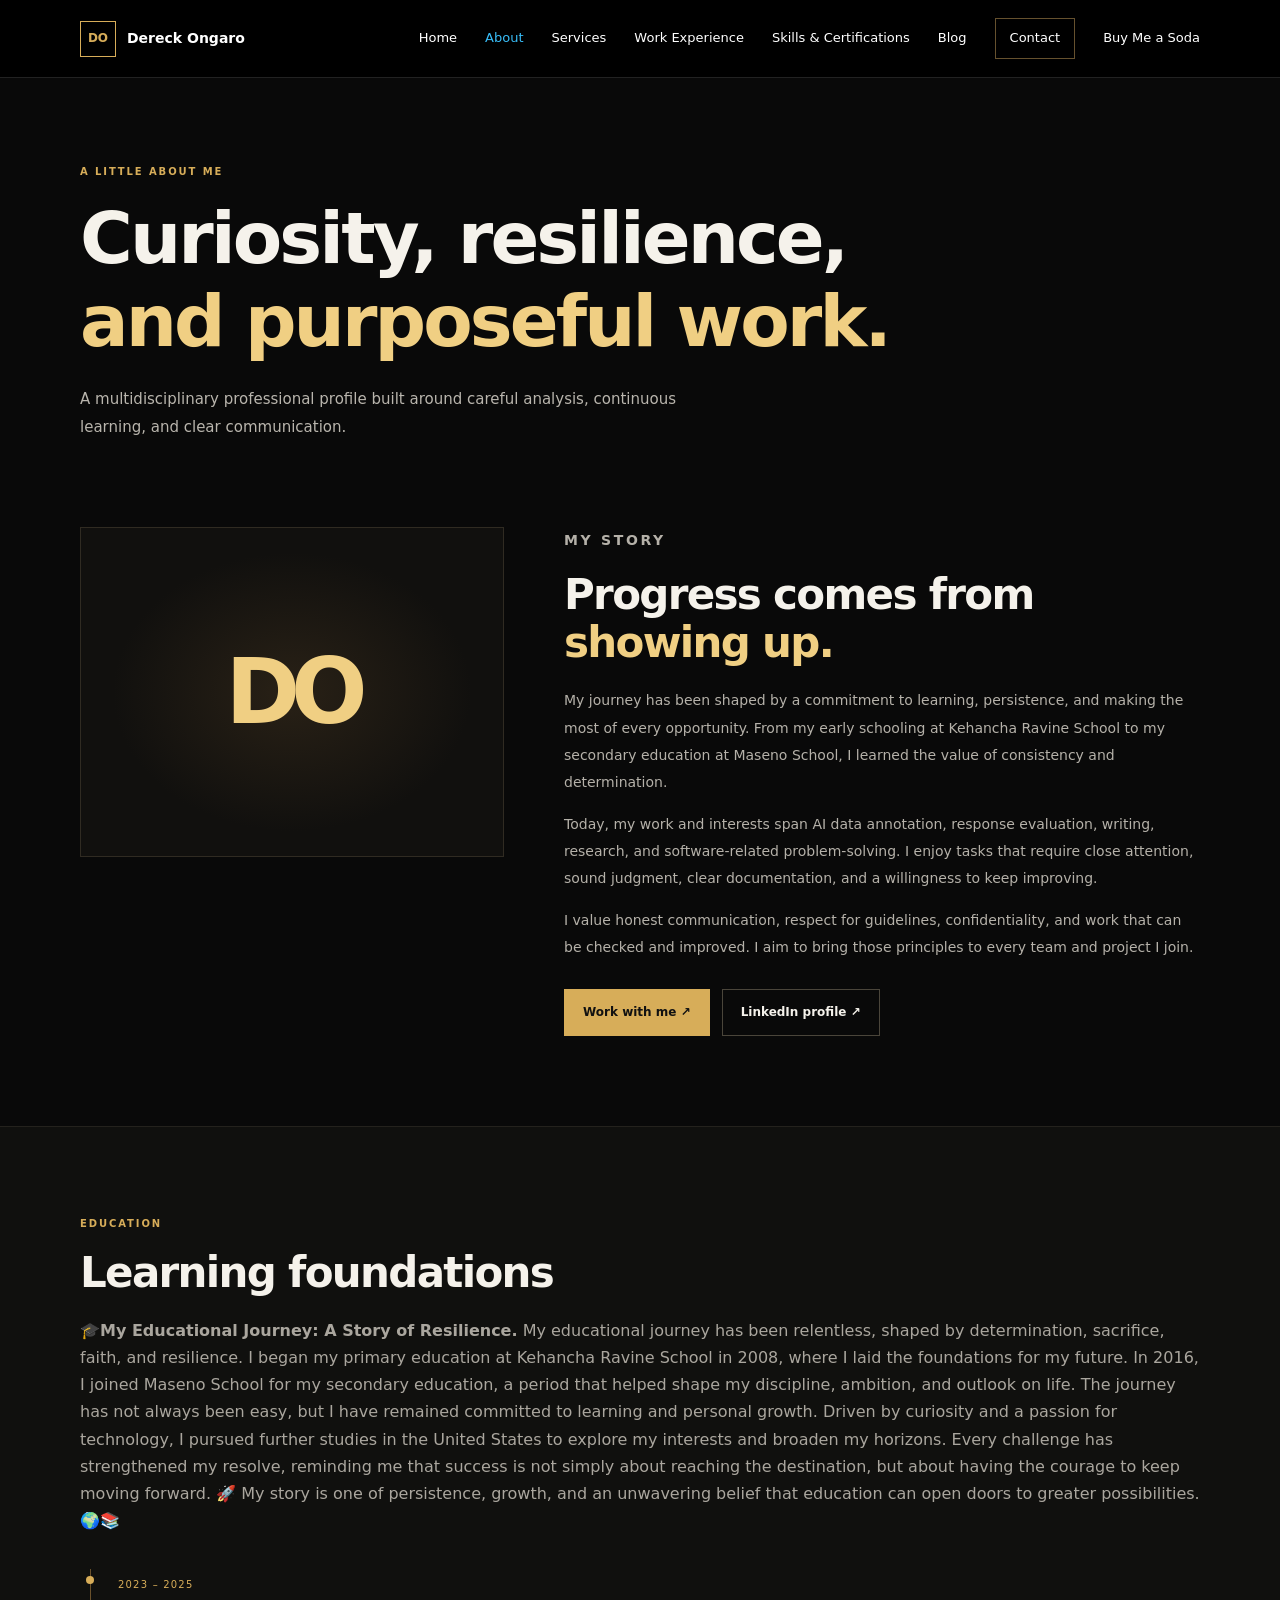
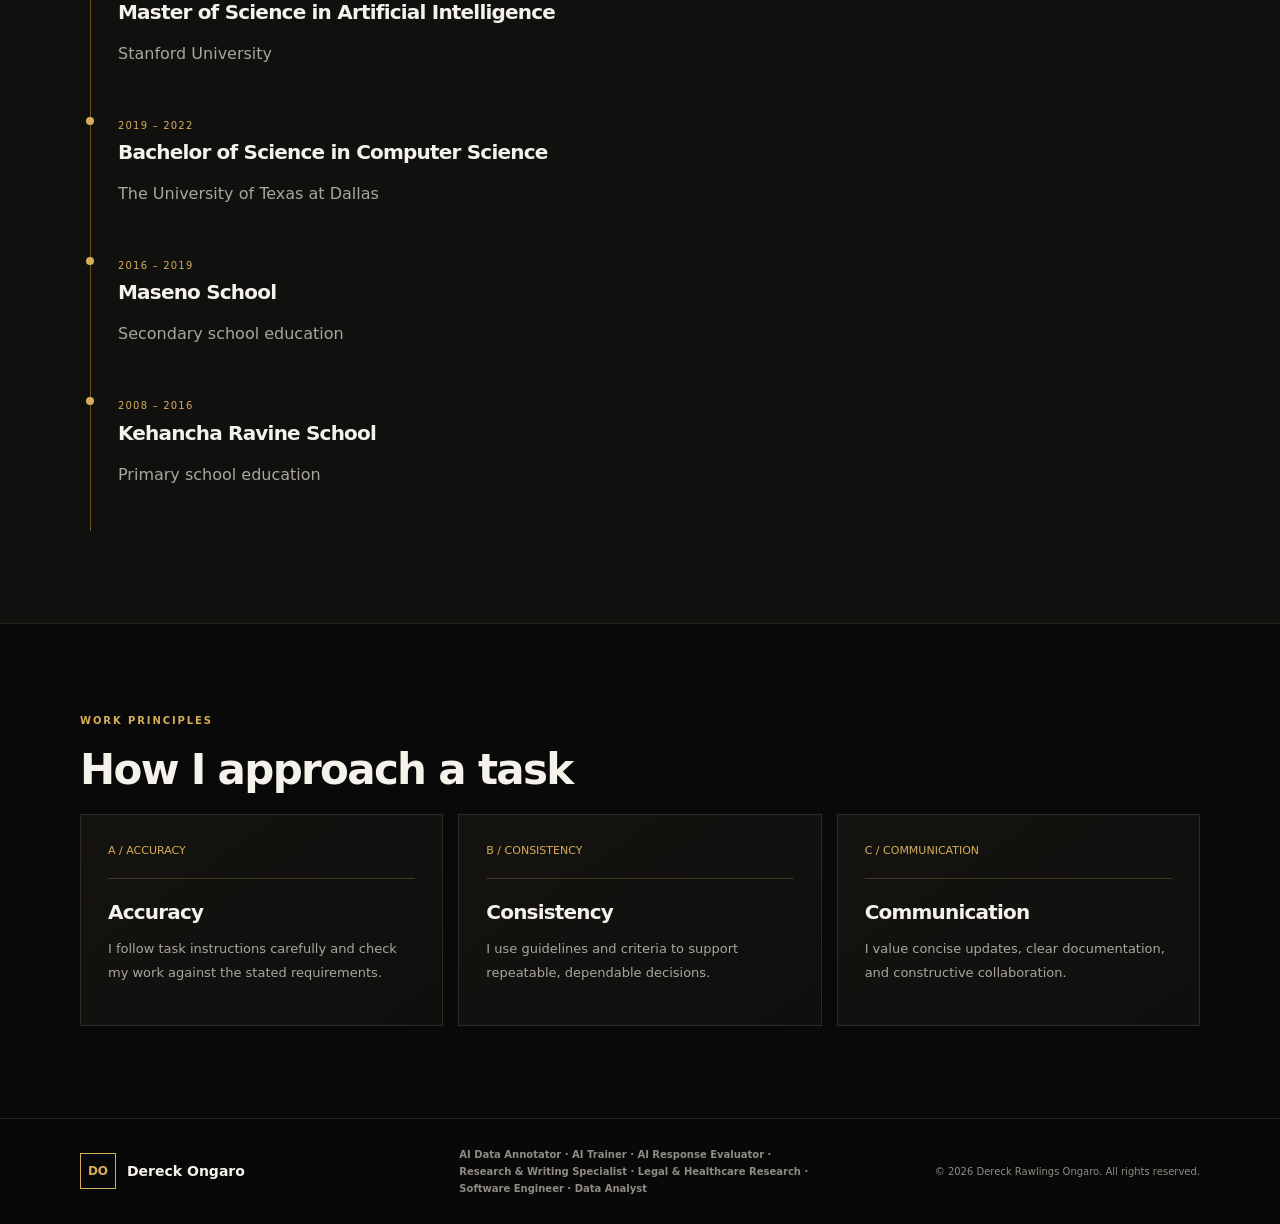
==== commit 12e7afd1: "Revise educational journey description in about.html Updated the education section with a detailed n" ====
--- a/about.html
+++ b/about.html
@@ -4,7 +4,7 @@
 <link rel="stylesheet" href="https://cdnjs.cloudflare.com/ajax/libs/font-awesome/6.7.2/css/all.min.css">
 
   
-  <meta charset="utf-8"><meta name="viewport" content="width=device-width, initial-scale=1"><meta name="description" content="Learn about Dereck Rawlings Ongaro’s approach, experience, and education."><meta name="theme-color" content="#090909"><link rel="icon" type="image/png" href="favicon.png"><title>About | Dereck Ongaro</title><link rel="stylesheet" href="assets/style.css"><script defer src="assets/script.js"></script></head><body><a class="skip-link" href="#main">Skip to content</a><header class="site-header"><a class="brand" href="index.html"><span class="brand-mark">DO</span><span>Dereck Ongaro</span></a><button class="menu-toggle" aria-label="Open navigation" aria-expanded="false">☰</button><nav class="site-nav" aria-label="Main navigation"><a href="index.html">Home</a><a class="active" href="about.html">About</a><a class="" href="services.html">Services</a><a href="experience.html">Work Experience</a><a class="" href="blog.html">Blog</a><a class="nav-contact" href="contact.html">Contact</a><a class="" href="soda.html">Buy Me a Soda</a></nav></nav></header><main id="main"><section class="page-hero wrap"><p class="eyebrow">A LITTLE ABOUT ME</p><h1>Curiosity, resilience, <span class="gold">and purposeful work.</span></h1><p class="lead">A multidisciplinary professional profile built around careful analysis, continuous learning, and clear communication.</p></section><section class="wrap about-layout"><div class="about-art" aria-label="DO initials">DO</div><div class="prose"><p class="eyebrow">MY STORY</p><h2>Progress comes from <span class="gold">showing up.</span></h2><p>My journey has been shaped by a commitment to learning, persistence, and making the most of every opportunity. From my early schooling at Kehancha Ravine School to my secondary education at Maseno School, I learned the value of consistency and determination.</p><p>Today, my work and interests span AI data annotation, response evaluation, writing, research, and software-related problem-solving. I enjoy tasks that require close attention, sound judgment, clear documentation, and a willingness to keep improving.</p><p>I value honest communication, respect for guidelines, confidentiality, and work that can be checked and improved. I aim to bring those principles to every team and project I join.</p><div class="actions"><a class="button button-gold" href="contact.html">Work with me ↗</a><a class="button button-outline" href="https://www.linkedin.com/in/dereck-ongaro-b73b51407/" target="_blank" rel="noopener">LinkedIn profile ↗</a></div></div></section><section class="section-muted section"><div class="wrap"><p class="eyebrow">EDUCATION</p><h2>Learning foundations</h2><p class="muted"><strong>🎓My Educational Journey: A Story of Resilience.</strong>
+  <meta charset="utf-8"><meta name="viewport" content="width=device-width, initial-scale=1"><meta name="description" content="Learn about Dereck Rawlings Ongaro’s approach, experience, and education."><meta name="theme-color" content="#090909"><link rel="icon" type="image/png" href="favicon.png"><title>About | Dereck Ongaro</title><link rel="stylesheet" href="assets/style.css"><script defer src="assets/script.js"></script></head><body><a class="skip-link" href="#main">Skip to content</a><header class="site-header"><a class="brand" href="index.html"><span class="brand-mark">DO</span><span>Dereck Ongaro</span></a><button class="menu-toggle" aria-label="Open navigation" aria-expanded="false">☰</button><nav class="site-nav" aria-label="Main navigation"><a href="index.html">Home</a><a class="active" href="about.html">About</a><a class="" href="services.html">Services</a><a href="experience.html">Work Experience</a><a href="skills.html">Skills & Certifications</a><a class="" href="blog.html">Blog</a><a class="nav-contact" href="contact.html">Contact</a><a class="" href="soda.html">Buy Me a Soda</a></nav></nav></header><main id="main"><section class="page-hero wrap"><p class="eyebrow">A LITTLE ABOUT ME</p><h1>Curiosity, resilience, <span class="gold">and purposeful work.</span></h1><p class="lead">A multidisciplinary professional profile built around careful analysis, continuous learning, and clear communication.</p></section><section class="wrap about-layout"><div class="about-art" aria-label="DO initials">DO</div><div class="prose"><p class="eyebrow">MY STORY</p><h2>Progress comes from <span class="gold">showing up.</span></h2><p>My journey has been shaped by a commitment to learning, persistence, and making the most of every opportunity. From my early schooling at Kehancha Ravine School to my secondary education at Maseno School, I learned the value of consistency and determination.</p><p>Today, my work and interests span AI data annotation, response evaluation, writing, research, and software-related problem-solving. I enjoy tasks that require close attention, sound judgment, clear documentation, and a willingness to keep improving.</p><p>I value honest communication, respect for guidelines, confidentiality, and work that can be checked and improved. I aim to bring those principles to every team and project I join.</p><div class="actions"><a class="button button-gold" href="contact.html">Work with me ↗</a><a class="button button-outline" href="https://www.linkedin.com/in/dereck-ongaro-b73b51407/" target="_blank" rel="noopener">LinkedIn profile ↗</a></div></div></section><section class="section-muted section"><div class="wrap"><p class="eyebrow">EDUCATION</p><h2>Learning foundations</h2><p class="muted"><strong>🎓My Educational Journey: A Story of Resilience.</strong>
 
 My educational journey has been relentless, shaped by determination, sacrifice, faith, and resilience. I began my primary education at Kehancha Ravine School in 2008, where I laid the foundations for my future. In 2016, I joined Maseno School for my secondary education, a period that helped shape my discipline, ambition, and outlook on life.
 
--- a/assets/style.css
+++ b/assets/style.css
@@ -998,11 +998,11 @@
 ======================================== */
 
 .experience-main {
-  --exp-navy: #091426;
-  --exp-panel: #101e33;
-  --exp-blue: #38bdf8;
-  --exp-white: #f8fafc;
-  --exp-muted: #b5c3d6;
+  --exp-navy: #080808;
+  --exp-panel: #141414;
+  --exp-blue: #d4af37;
+  --exp-white: #ffffff;
+  --exp-muted: #c2c2c2;
 
   background: var(--exp-navy);
   color: var(--exp-white);
@@ -1238,3 +1238,315 @@
     padding: 25px;
   }
 }
+
+
+/* =========================================
+   SKILLS & CERTIFICATIONS PAGE
+   Black, gold and white theme
+========================================= */
+
+.skills-page {
+  background: #080808;
+  color: #ffffff;
+}
+
+.skills-page .site-header {
+  background: #000000;
+  color: #ffffff;
+}
+
+.skills-page .site-header .brand,
+.skills-page .site-header .site-nav a {
+  color: #ffffff;
+}
+
+.skills-page .site-header .site-nav a:hover,
+.skills-page .site-header .site-nav a.active {
+  color: #d4af37;
+}
+
+.skills-main {
+  width: min(1100px, calc(100% - 40px));
+  margin: 0 auto;
+  padding: 60px 0 90px;
+}
+
+.skills-hero {
+  padding: 65px 20px 75px;
+  text-align: center;
+  border-bottom: 1px solid #292929;
+}
+
+.skills-eyebrow {
+  color: #d4af37;
+  font-size: 0.76rem;
+  font-weight: 800;
+  letter-spacing: 3px;
+  text-transform: uppercase;
+}
+
+.skills-hero h1 {
+  margin: 18px 0;
+  font-size: clamp(2.3rem, 6vw, 4.2rem);
+  line-height: 1.12;
+  letter-spacing: -1.5px;
+}
+
+.skills-hero h1 span {
+  color: #d4af37;
+}
+
+.skills-hero p,
+.section-heading p {
+  max-width: 680px;
+  margin: 0 auto;
+  color: #bdbdbd;
+  font-size: 1.02rem;
+  line-height: 1.8;
+}
+
+.skills-section,
+.certifications-section {
+  padding-top: 65px;
+}
+
+.section-heading {
+  margin-bottom: 28px;
+}
+
+.section-heading h2 {
+  margin: 12px 0;
+  font-size: clamp(1.8rem, 4vw, 2.5rem);
+}
+
+.section-heading p {
+  margin: 0;
+}
+
+.skills-accordion {
+  display: grid;
+  gap: 12px;
+}
+
+.skill-category {
+  overflow: hidden;
+  border: 1px solid #303030;
+  border-radius: 12px;
+  background: #111111;
+  transition: border-color 0.2s ease;
+}
+
+.skill-category[open] {
+  border-color: #d4af37;
+}
+
+.skill-category summary {
+  display: flex;
+  align-items: center;
+  gap: 16px;
+  min-height: 78px;
+  padding: 18px 22px;
+  cursor: pointer;
+  list-style: none;
+}
+
+.skill-category summary::-webkit-details-marker {
+  display: none;
+}
+
+.category-number {
+  color: #d4af37;
+  font-size: 0.85rem;
+  font-weight: 800;
+}
+
+.category-name {
+  flex: 1;
+  font-size: 1rem;
+  font-weight: 700;
+}
+
+.category-count {
+  color: #999999;
+  font-size: 0.78rem;
+  white-space: nowrap;
+}
+
+.category-toggle {
+  position: relative;
+  width: 22px;
+  height: 22px;
+  flex-shrink: 0;
+}
+
+.category-toggle::before,
+.category-toggle::after {
+  position: absolute;
+  top: 10px;
+  left: 4px;
+  width: 14px;
+  height: 2px;
+  background: #d4af37;
+  content: "";
+}
+
+.category-toggle::after {
+  transform: rotate(90deg);
+  transition: transform 0.2s ease;
+}
+
+.skill-category[open] .category-toggle::after {
+  transform: rotate(0deg);
+}
+
+.skill-list {
+  display: flex;
+  flex-wrap: wrap;
+  gap: 10px;
+  padding: 4px 22px 24px;
+  border-top: 1px solid #292929;
+}
+
+.skill-list span {
+  display: inline-block;
+  padding: 9px 12px;
+  border: 1px solid #333333;
+  border-radius: 7px;
+  background: #191919;
+  color: #e8e8e8;
+  font-size: 0.85rem;
+  line-height: 1.4;
+}
+
+.skill-list span:hover {
+  border-color: #d4af37;
+  color: #d4af37;
+}
+
+.certificate-card {
+  display: grid;
+  grid-template-columns: minmax(0, 1.15fr) minmax(0, 1fr);
+  gap: 32px;
+  align-items: center;
+  padding: 24px;
+  border: 1px solid #333333;
+  border-radius: 14px;
+  background: #111111;
+}
+
+.certificate-image-wrap a {
+  position: relative;
+  display: block;
+  overflow: hidden;
+  border: 1px solid #383838;
+  border-radius: 9px;
+  background: #080808;
+}
+
+.certificate-image-wrap img {
+  display: block;
+  width: 100%;
+  height: auto;
+  min-height: 200px;
+  object-fit: contain;
+  transition: transform 0.25s ease;
+}
+
+.certificate-image-wrap a:hover img {
+  transform: scale(1.025);
+}
+
+.certificate-image-hint {
+  display: block;
+  padding: 12px;
+  background: #191919;
+  color: #d4af37;
+  text-align: center;
+  font-size: 0.85rem;
+}
+
+.certificate-label {
+  color: #d4af37;
+  font-size: 0.74rem;
+  font-weight: 800;
+  letter-spacing: 2px;
+}
+
+.certificate-details h3 {
+  margin: 14px 0;
+  font-size: clamp(1.35rem, 3vw, 1.9rem);
+  line-height: 1.35;
+}
+
+.certificate-details p {
+  color: #bdbdbd;
+  line-height: 1.8;
+}
+
+.certificate-date {
+  font-size: 0.9rem;
+}
+
+.certificate-button {
+  display: inline-block;
+  margin-top: 12px;
+  padding: 12px 18px;
+  border: 1px solid #d4af37;
+  border-radius: 7px;
+  color: #d4af37;
+  font-weight: 700;
+  text-decoration: none;
+  transition: background 0.2s ease, color 0.2s ease;
+}
+
+.certificate-button:hover {
+  background: #d4af37;
+  color: #080808;
+}
+
+.skills-page .site-footer {
+  background: #000000;
+  color: #ffffff;
+  border-top: 1px solid #292929;
+}
+
+@media (max-width: 700px) {
+  .skills-main {
+    width: min(100% - 28px, 1100px);
+    padding-top: 30px;
+  }
+
+  .skills-hero {
+    padding: 45px 5px 50px;
+  }
+
+  .skill-category summary {
+    gap: 10px;
+    padding: 16px 12px;
+  }
+
+  .category-name {
+    font-size: 0.9rem;
+  }
+
+  .category-count {
+    display: none;
+  }
+
+  .skill-list {
+    padding: 16px 12px;
+    gap: 8px;
+  }
+
+  .skill-list span {
+    padding: 8px 10px;
+    font-size: 0.8rem;
+  }
+
+  .certificate-card {
+    grid-template-columns: 1fr;
+    gap: 24px;
+    padding: 16px;
+  }
+}
+
